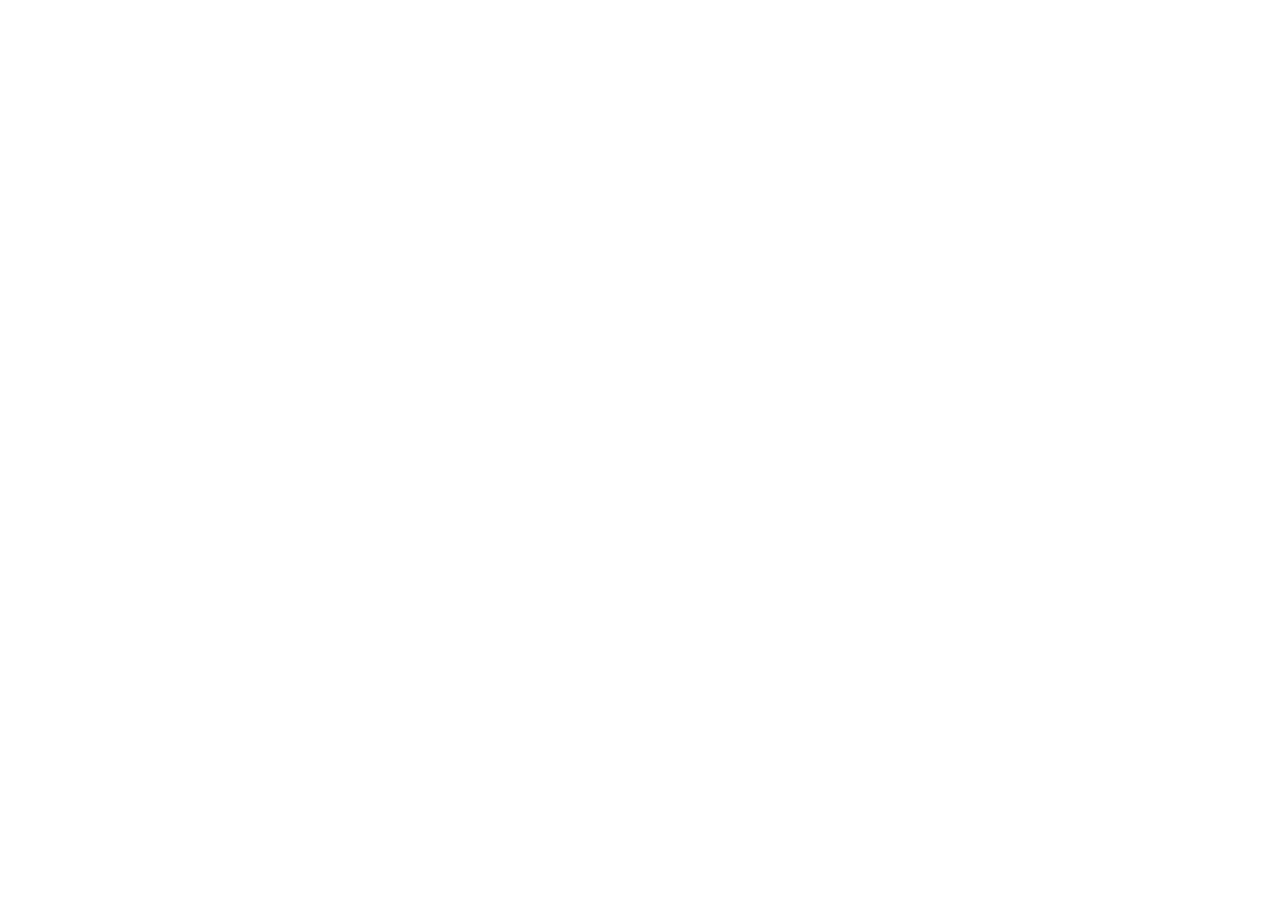
==== index.html @ 92519406 "Создал файл Index.html  и файл styles.css и подключил его." ====
<!DOCTYPE html>
<html lang="en">
<head>
    <meta charset="UTF-8">
    <meta name="viewport" content="width=device-width, initial-scale=1.0">
    <link rel="stylesheet" href="./styles/styles.css" />
    <title>Document</title>
</head>
<body>
    
</body>
</html>
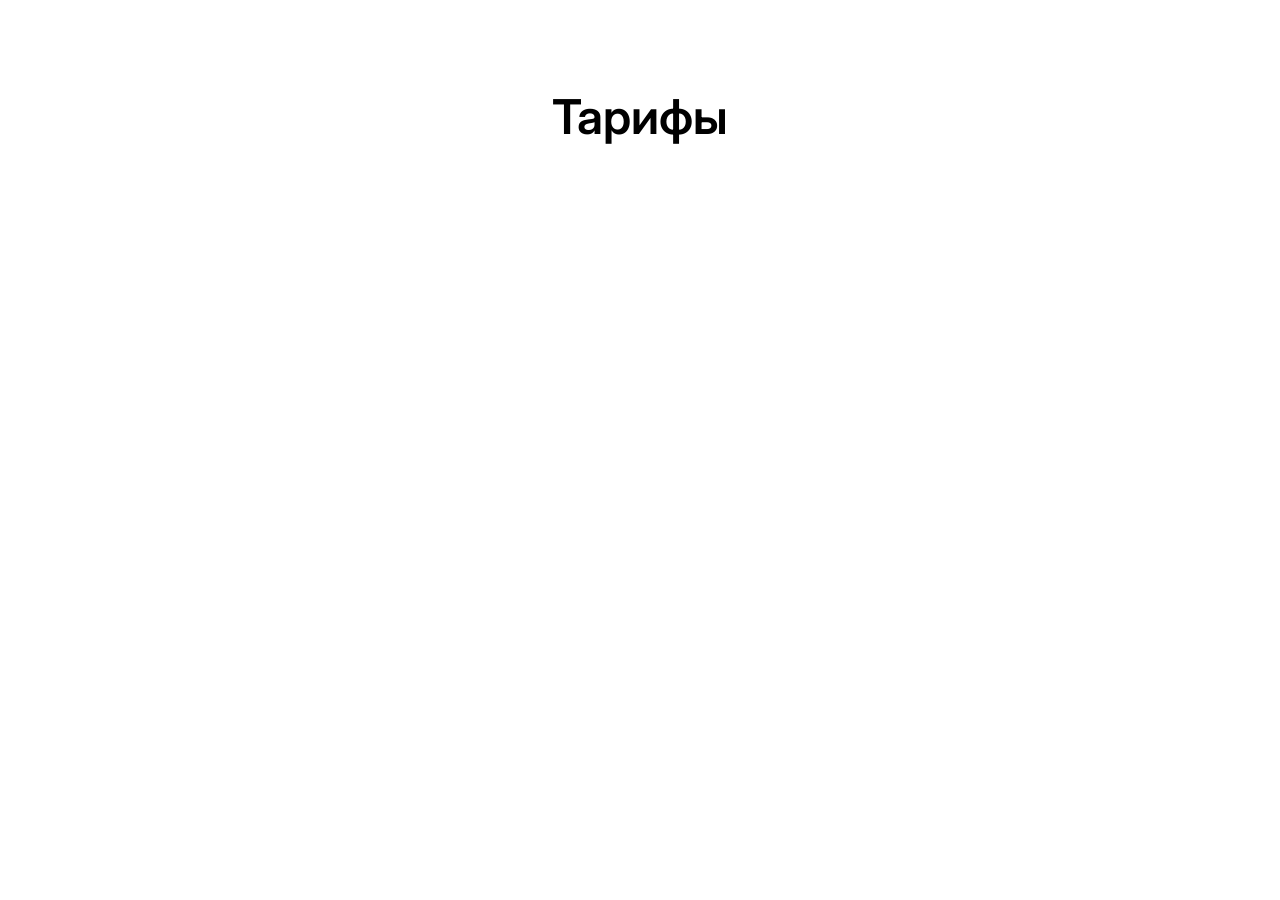
==== commit 5e9eaffe: "Создал файлы для начала работы" ====
--- a/index.html
+++ b/index.html
@@ -4,9 +4,14 @@
     <meta charset="UTF-8">
     <meta name="viewport" content="width=device-width, initial-scale=1.0">
     <link rel="stylesheet" href="./styles/styles.css" />
-    <title>Document</title>
+    <link rel="preconnect" href="https://fonts.googleapis.com">
+    <link rel="preconnect" href="https://fonts.gstatic.com" crossorigin>
+    <link href="https://fonts.googleapis.com/css2?family=Inter:wght@600&display=swap" rel="stylesheet">  
+    <title>Тарифы</title>
 </head>
 <body>
-    
+   <section class="tariffs-grid">
+     <h2 class="tariffs-title">Тарифы</h2>
+   </section> 
 </body>
 </html>
--- a/styles/styles.css
+++ b/styles/styles.css
@@ -0,0 +1,19 @@
+.tariffs-grid {
+    display: grid;
+    grid-template-rows: auto 1fr;
+    width: 100%;
+    max-width: 1200px;
+    margin: 0 auto;
+    padding: 40px 16px;
+}
+
+.tariffs-title {
+    grid-row: 1/2;
+    grid-column: 1/-1;
+    font-family: 'Inter', sans-serif;
+    font-size: 48px;
+    font-weight: 600;
+    line-height: 120%;
+    text-align: center;
+    margin-bottom: 40px;
+}
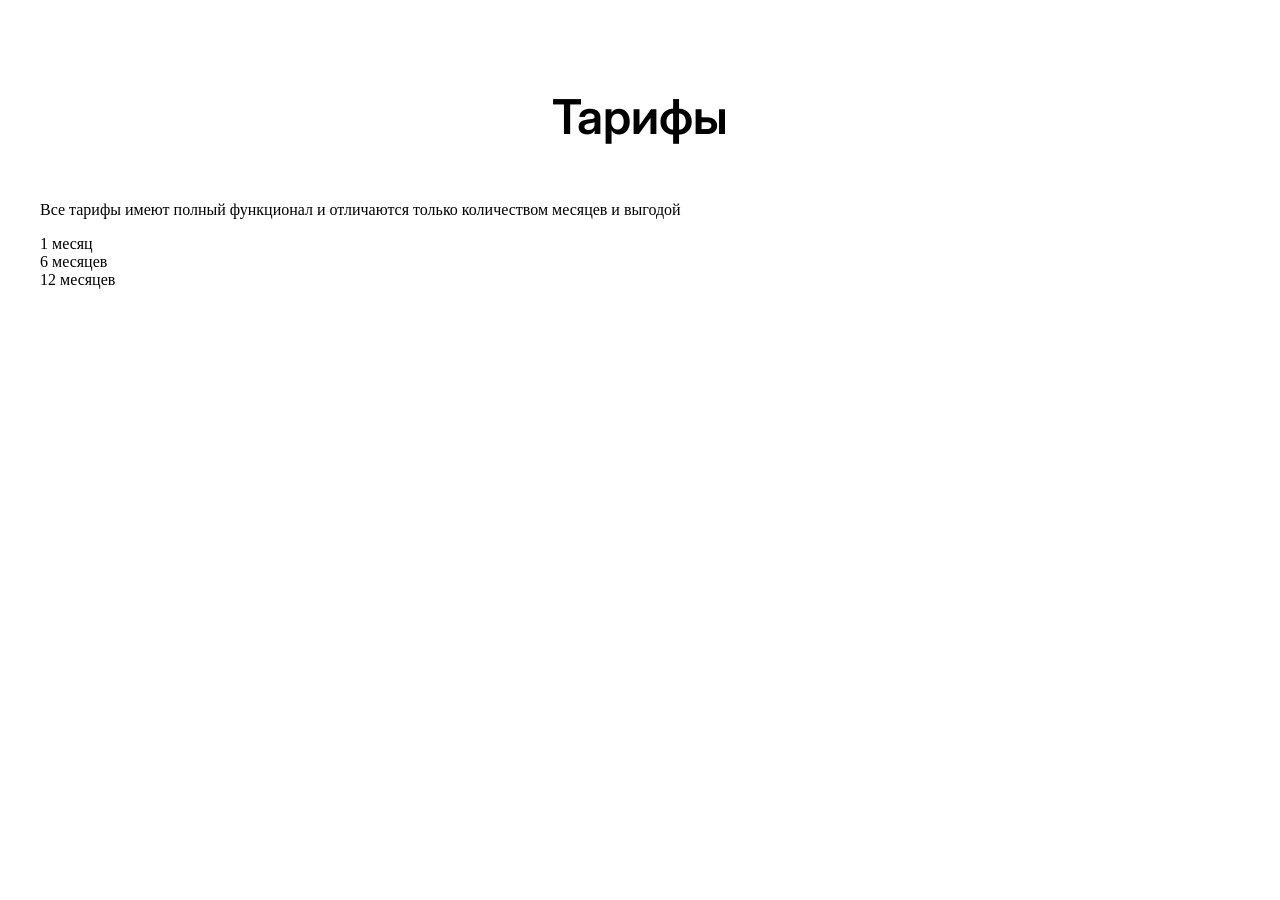
==== commit dfe7f862: "Прописал HTML код для карточек тарифов" ====
--- a/index.html
+++ b/index.html
@@ -12,6 +12,13 @@
 <body>
    <section class="tariffs-grid">
      <h2 class="tariffs-title">Тарифы</h2>
+     <p class="tariffs-desc">Все тарифы имеют полный функционал и отличаются 
+        только количеством месяцев и выгодой</p>   
+    <div class="tariffs-list">
+        <div class="tariff-card">1 месяц</div>
+        <div class="tariff-card">6 месяцев</div>
+        <div class="tariff-card">12 месяцев</div>
+    </div>
    </section> 
 </body>
 </html>
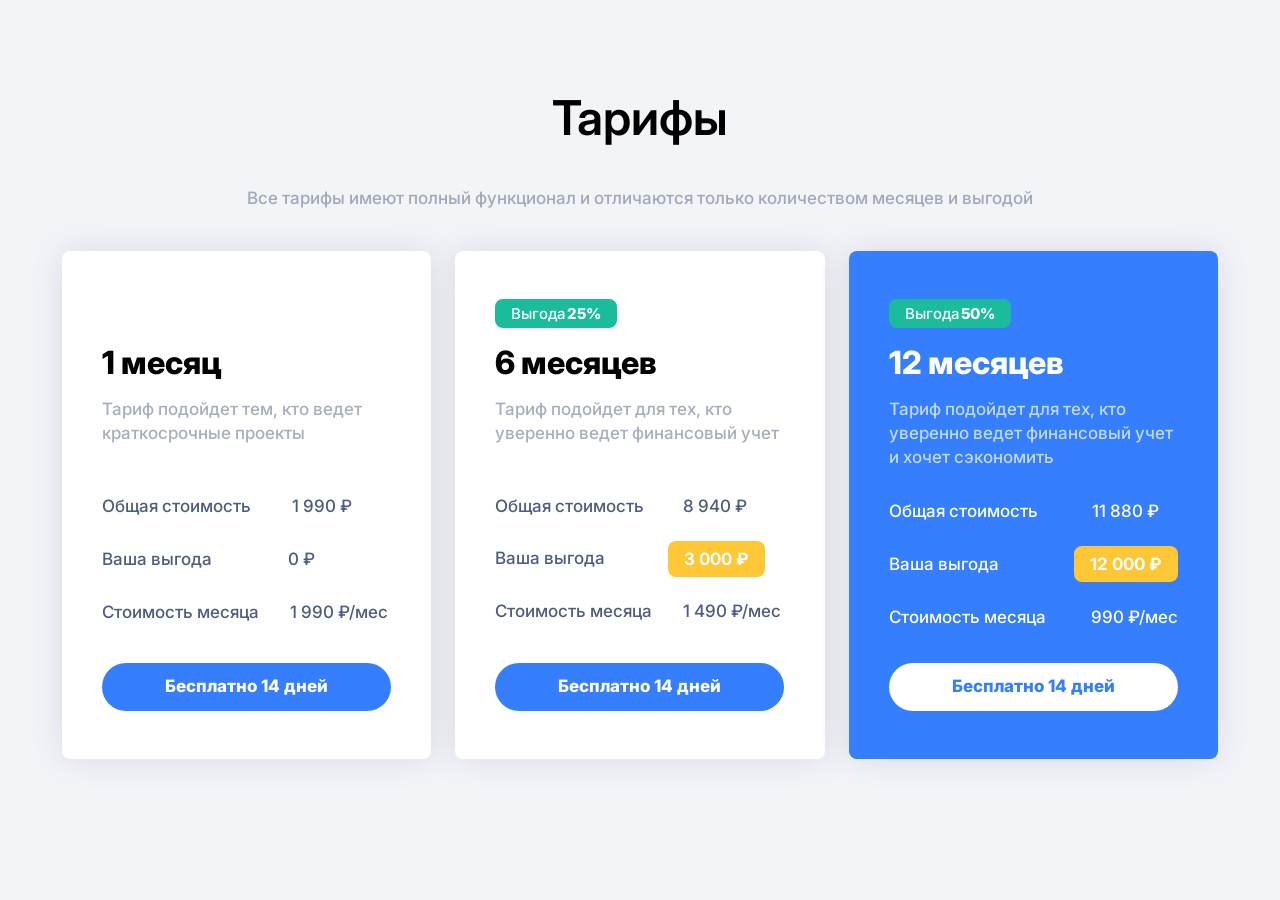
==== commit 52faa590: "Финально обновил index.html и styles.css, решение как у index-top.html и styles-top.css" ====
--- a/index.html
+++ b/index.html
@@ -3,22 +3,102 @@
 <head>
     <meta charset="UTF-8">
     <meta name="viewport" content="width=device-width, initial-scale=1.0">
-    <link rel="stylesheet" href="./styles/styles.css" />
+    <link rel="stylesheet" href="./styles/styles.css">
     <link rel="preconnect" href="https://fonts.googleapis.com">
     <link rel="preconnect" href="https://fonts.gstatic.com" crossorigin>
-    <link href="https://fonts.googleapis.com/css2?family=Inter:wght@600&display=swap" rel="stylesheet">  
-    <title>Тарифы</title>
+    <link href="https://fonts.googleapis.com/css2?family=Inter:wght@500;600;700;800&display=swap" rel="stylesheet">
+    <title>Тарифы 10</title>
 </head>
 <body>
-   <section class="tariffs-grid">
-     <h2 class="tariffs-title">Тарифы</h2>
-     <p class="tariffs-desc">Все тарифы имеют полный функционал и отличаются 
-        только количеством месяцев и выгодой</p>   
-    <div class="tariffs-list">
-        <div class="tariff-card">1 месяц</div>
-        <div class="tariff-card">6 месяцев</div>
-        <div class="tariff-card">12 месяцев</div>
-    </div>
-   </section> 
+    <section class="tariffs">
+        <h2 class="tariffs__title">Тарифы</h2>
+        <p class="tariffs__desc">
+            Все тарифы имеют полный функционал и отличаются только количеством месяцев и выгодой
+        </p>
+        <div class="tariffs__list">
+            <!-- 1 карточка -->
+            <div class="tariff-card tariff-card--first">
+                <div class="tariff-card__inner">
+                    <div class="tariff-card__top">
+                        <div class="tariff-card__title">1 месяц</div>
+                        <div class="tariff-card__text">Тариф подойдет тем, кто ведет краткосрочные проекты</div>
+                    </div>
+                    <div class="tariff-card__middle">
+                        <div class="tariff-card__cost">
+                            <span class="tariff-card__cost-label">Общая стоимость</span>
+                            <span class="tariff-card__cost-value">1&nbsp;990&nbsp;₽</span>
+                        </div>
+                        <div class="tariff-card__profit">
+                            <span class="tariff-card__profit-label">Ваша выгода</span>
+                            <span class="tariff-card__profit-value">0&nbsp;₽</span>
+                        </div>
+                        <div class="tariff-card__per-month">
+                            <span class="tariff-card__per-month-label">Стоимость месяца</span>
+                            <span class="tariff-card__per-month-value">1&nbsp;990&nbsp;₽/мес</span>
+                        </div>
+                    </div>
+                    <div class="tariff-card__bottom">
+                        <button class="tariff-card__btn">Бесплатно 14 дней</button>
+                    </div>
+                </div>
+            </div>
+            <!-- 2 карточка -->
+            <div class="tariff-card tariff-card--second">
+                <div class="tariff-card__inner">
+                    <div class="tariff-card__top">
+                        <span class="tariff-card__badge">Выгода <span>25%</span></span>
+                        <div class="tariff-card__title">6 месяцев</div>
+                        <div class="tariff-card__text">Тариф подойдет для тех, кто уверенно ведет финансовый учет</div>
+                    </div>
+                    <div class="tariff-card__middle">
+                        <div class="tariff-card__cost">
+                            <span class="tariff-card__cost-label">Общая стоимость</span>
+                            <span class="tariff-card__cost-value">8&nbsp;940&nbsp;₽</span>
+                        </div>
+                        <div class="tariff-card__profit">
+                            <span class="tariff-card__profit-label">Ваша выгода</span>
+                            <span class="tariff-card__badge-profit">3&nbsp;000&nbsp;₽</span>
+                        </div>
+                        <div class="tariff-card__per-month">
+                            <span class="tariff-card__per-month-label">Стоимость месяца</span>
+                            <span class="tariff-card__per-month-value">1&nbsp;490&nbsp;₽/мес</span>
+                        </div>
+                    </div>
+                    <div class="tariff-card__bottom">
+                        <button class="tariff-card__btn">Бесплатно 14 дней</button>
+                    </div>
+                </div>
+            </div>
+            <!-- 3 карточка -->
+            <div class="tariff-card tariff-card--third">
+                <div class="tariff-card__inner">
+                    <div class="tariff-card__top">
+                        <span class="tariff-card__badge">Выгода <span>50%</span></span>
+                        <div class="tariff-card__title">12 месяцев</div>
+                        <div class="tariff-card__text">Тариф подойдет для тех, кто уверенно ведет финансовый учет и
+                            хочет
+                            сэкономить</div>
+                    </div>
+                    <div class="tariff-card__middle">
+                        <div class="tariff-card__cost">
+                            <span class="tariff-card__cost-label">Общая стоимость</span>
+                            <span class="tariff-card__cost-value">11&nbsp;880&nbsp;₽</span>
+                        </div>
+                        <div class="tariff-card__profit">
+                            <span class="tariff-card__profit-label">Ваша выгода</span>
+                            <span class="tariff-card__badge-profit">12&nbsp;000&nbsp;₽</span>
+                        </div>
+                        <div class="tariff-card__per-month">
+                            <span class="tariff-card__per-month-label">Стоимость месяца</span>
+                            <span class="tariff-card__per-month-value">990&nbsp;₽/мес</span>
+                        </div>
+                    </div>
+                    <div class="tariff-card__bottom">
+                        <button class="tariff-card__btn">Бесплатно 14 дней</button>
+                    </div>
+                </div>
+            </div>
+        </div>
+    </section>
 </body>
 </html>
--- a/styles/styles.css
+++ b/styles/styles.css
@@ -1,19 +1,410 @@
-.tariffs-grid {
-    display: grid;
-    grid-template-rows: auto 1fr;
-    width: 100%;
-    max-width: 1200px;
+/* `===``===``===` DESKTOP, по умолчанию (без медиазапроса) `===``===``===` */
+*,
+*::before,
+*::after {
+    box-sizing: border-box;
+}
+
+:root {
+    --card-width-desk: 369px;
+    --card-width-mob: 328px;
+    --card-inner-desk: 289px;
+    --card-inner-mob: 280px;
+}
+
+
+body {
+    background: #f3f4f8;
+
+}
+
+.tariffs {
+    max-width: 1156px;
     margin: 0 auto;
-    padding: 40px 16px;
-}
-
-.tariffs-title {
-    grid-row: 1/2;
-    grid-column: 1/-1;
+    padding: 40px 0;
+}
+
+.tariffs__title {
     font-family: 'Inter', sans-serif;
     font-size: 48px;
     font-weight: 600;
-    line-height: 120%;
     text-align: center;
     margin-bottom: 40px;
+}
+
+.tariffs__desc {
+    font-family: 'Inter', sans-serif;
+    font-weight: 500;
+    font-size: 17px;
+    line-height: 140%;
+    color: rgba(78, 93, 124, 0.5);
+    text-align: center;
+    width: 920px;
+    max-width: 100%;
+    margin: 0 auto 40px;
+}
+
+.tariffs__list {
+    display: grid;
+    grid-template-columns: repeat(3, 1fr);
+    gap: 24px;
+}
+
+.tariff-card {
+    min-width: 0;
+    box-sizing: border-box;
+    background: #fff;
+    display: grid;
+    grid-template-rows: 1fr;
+    align-items: stretch;
+    border-radius: 8px;
+    min-height: 507px;
+    transition: background 0.2s, box-shadow 0.2s;
+    box-shadow: 0 0 32px 0 #4E5D7C29;
+}
+
+
+
+.tariff-card:hover {
+    box-shadow: 0 4px 24px #8d97bf22;
+    background: #f1f0ff;
+    cursor: pointer;
+}
+
+.tariff-card--third {
+    background: #357efe;
+}
+
+.tariff-card__inner {
+    width: var(--card-inner-desk);
+    margin: 48px auto;
+    border-radius: 16px;
+    background: transparent;
+    display: grid;
+    grid-template-rows: auto auto 1fr auto;
+    box-sizing: border-box;
+}
+
+.tariff-card__top {
+    display: grid;
+    gap: 16px;
+    margin-bottom: 50px;
+    position: relative;
+}
+
+.tariff-card__top,
+.tariff-card__middle,
+.tariff-card__bottom {
+    width: 100%;
+    box-sizing: border-box;
+}
+
+.tariff-card--first .tariff-card__inner {
+    margin-top: 93px;
+    /* Высота бейджа 45px+ отступ 48px */
+}
+
+
+.tariff-card--third .tariff-card__inner {
+    background: #357efe;
+}
+
+.tariff-card--second .tariff-card__top,
+.tariff-card--third .tariff-card__top {
+    padding-top: 45px;
+}
+
+.tariff-card--third .tariff-card__top {
+    margin-bottom: 32px;
+}
+
+.tariff-card__title {
+    font-family: 'Inter', sans-serif;
+    font-size: 32px;
+    font-weight: 800;
+    line-height: 120%;
+    margin: 0;
+    white-space: nowrap;
+    color: #000;
+}
+
+.tariff-card--third .tariff-card__title {
+    color: #fff;
+}
+
+.tariff-card__text {
+    font-family: 'Inter', sans-serif;
+    font-weight: 500;
+    font-size: 17px;
+    line-height: 140%;
+    color: rgba(78, 93, 124, 0.5);
+    margin: 0;
+}
+
+.tariff-card--third .tariff-card__text {
+    color: rgba(255, 255, 255, 0.7);
+}
+
+.tariff-card__middle {
+    display: grid;
+    gap: 24.6px;
+    margin-bottom: 34px;
+}
+
+.tariff-card--first .tariff-card__middle {
+    gap: 33px;
+    margin-bottom: 40px;
+}
+
+.tariff-card__cost-label,
+.tariff-card__profit-label,
+.tariff-card__per-month-label,
+.tariff-card__cost-value,
+.tariff-card__per-month-value,
+.tariff-card__profit-value {
+    font-family: 'Inter', sans-serif;
+    font-size: 17px;
+    font-weight: 500;
+    line-height: 120%;
+    color: #4E5D7C;
+}
+
+.tariff-card__cost,
+.tariff-card__profit,
+.tariff-card__per-month {
+    display: grid;
+    grid-auto-flow: column;
+    align-items: center;
+}
+
+.tariff-card__cost,
+.tariff-card__per-month {
+    grid-template-columns: 160px 62px;
+    column-gap: 28px;
+}
+
+.tariff-card__cost-value,
+.tariff-card__per-month-value {
+    white-space: nowrap;
+    text-align: right;
+}
+
+.tariff-card--third .tariff-card__cost {
+    grid-template-columns: 160px 70px;
+    column-gap: 40px;
+}
+
+.tariff-card--third .tariff-card__per-month {
+    grid-template-columns: 169px 88px;
+    column-gap: 32px;
+}
+
+.tariff-card--second .tariff-card__profit,
+.tariff-card--third .tariff-card__profit {
+    display: grid;
+    grid-template-columns: 116px 1fr;
+    align-items: center;
+}
+
+.tariff-card--third .tariff-card__cost-label,
+.tariff-card--third .tariff-card__cost-value,
+.tariff-card--third .tariff-card__profit-label,
+.tariff-card--third .tariff-card__per-month-label,
+.tariff-card--third .tariff-card__per-month-value {
+    color: #fff;
+}
+
+.tariff-card__badge {
+    position: absolute;
+    top: 0;
+    left: 0;
+    font-family: 'Inter', sans-serif;
+    font-size: 15px;
+    line-height: 140%;
+    font-weight: 500;
+    color: #fff;
+    background: #1ABC9C;
+    border-radius: 8px;
+    padding: 4px 16px;
+    display: grid;
+    align-items: center;
+    grid-auto-flow: column;
+    column-gap: 2px;
+    height: 29px;
+    letter-spacing: 0;
+}
+
+.tariff-card__badge span {
+    font-weight: 800;
+    font-size: 15px;
+}
+
+.tariff-card__badge-profit {
+    display: grid;
+    align-items: center;
+    justify-content: center;
+    height: 36px;
+    padding: 8px 16px;
+    background: #FFC736;
+    border-radius: 8px;
+    font-family: 'Inter', sans-serif;
+    font-size: 17px;
+    font-weight: 700;
+    line-height: 120%;
+    color: #fff;
+    white-space: nowrap;
+    justify-self: end;
+    box-sizing: border-box;
+}
+
+
+.tariff-card--second .tariff-card__badge-profit {
+    min-width: 67px;
+    margin-right: 19px;
+}
+
+.tariff-card--third .tariff-card__badge-profit {
+    min-width: 75px;
+}
+
+.tariff-card__bottom {
+    margin-top: auto;
+}
+
+.tariff-card__btn {
+    width: 100%;
+    height: 48px;
+    display: grid;
+    place-items: center;
+    font-family: 'Inter', sans-serif;
+    font-weight: 800;
+    font-size: 17px;
+    line-height: 140%;
+    letter-spacing: 0;
+
+    background: #357EFE;
+    color: #fff;
+    border-radius: 47px;
+    border: none;
+    cursor: pointer;
+    margin: 0;
+    padding: 0;
+    box-sizing: border-box;
+
+    -webkit-font-smoothing: antialiased;
+    -moz-osx-font-smoothing: grayscale;
+}
+
+.tariff-card--third .tariff-card__btn {
+    background: #fff;
+    color: #357EFE;
+}
+
+@media (max-width: 1024px) {
+    .tariffs__list {
+        grid-template-columns: repeat(2, 1fr);
+        justify-items: center;
+    }
+
+    .tariff-card {
+        display: grid;
+        width: var(--card-width-mob);
+        max-width: 100%;
+        height: 507px;
+
+    }
+
+    .tariff-card__inner {
+        width: var(--card-inner-mob);
+        margin: 0 auto;
+        padding: 24px 12px;
+        height: 100%;
+        display: grid;
+        grid-template-rows: auto auto 1fr auto;
+    }
+
+    .tariff-card--first .tariff-card__inner {
+        margin-top: 0;
+    }
+
+    .tariff-card--first .tariff-card__top {
+        padding: 45px 0 0 0;
+    }
+
+    .tariff-card__cost,
+    .tariff-card__per-month {
+        grid-template-columns: 160px 62px;
+        column-gap: 0;
+    }
+
+    .tariff-card--third .tariff-card__cost,
+    .tariff-card--third .tariff-card__per-month {
+        grid-template-columns: 160px 62px;
+        column-gap: 0;
+    }
+
+    .tariff-card__bottom {
+        margin-top: auto;
+    }
+}
+
+/* `===``===``===` 768px breakpoint `===``===``===` */
+@media (max-width: 768px) {
+    .tariffs {
+        width: 100vw;
+        padding: 16px 0;
+        margin: 0 auto;
+    }
+
+    .tariffs__title {
+        font-size: 36px;
+        margin-bottom: 24px;
+        text-align: left;
+        max-width: 328px;
+        margin-left: auto;
+        margin-right: auto;
+        padding-left: 0;
+    }
+
+    .tariffs__desc {
+        font-size: 17px;
+        max-width: 328px;
+        margin-left: auto;
+        margin-right: auto;
+        text-align: left;
+        margin-bottom: 32px;
+    }
+
+    .tariffs__list {
+        grid-template-columns: 1fr;
+    }
+
+    .tariff-card {
+        width: var(--card-width-mob);
+        min-width: 0;
+        max-width: 328px;
+        height: auto;
+        margin-left: auto;
+        margin-right: auto;
+        border-radius: 12px;
+        margin: 0;
+        box-shadow: none;
+    }
+
+    .tariff-card__inner {
+        width: var(--card-inner-mob);
+        border-radius: 12px;
+        box-shadow: none;
+        padding: 0;
+    }
+
+    .tariff-card--first .tariff-card__inner {
+        padding: 69px 0 24px 0;
+    }
+
+    .tariff-card--second .tariff-card__inner,
+    .tariff-card--third .tariff-card__inner {
+        padding: 48px 0 24px 0;
+    }
+
 }
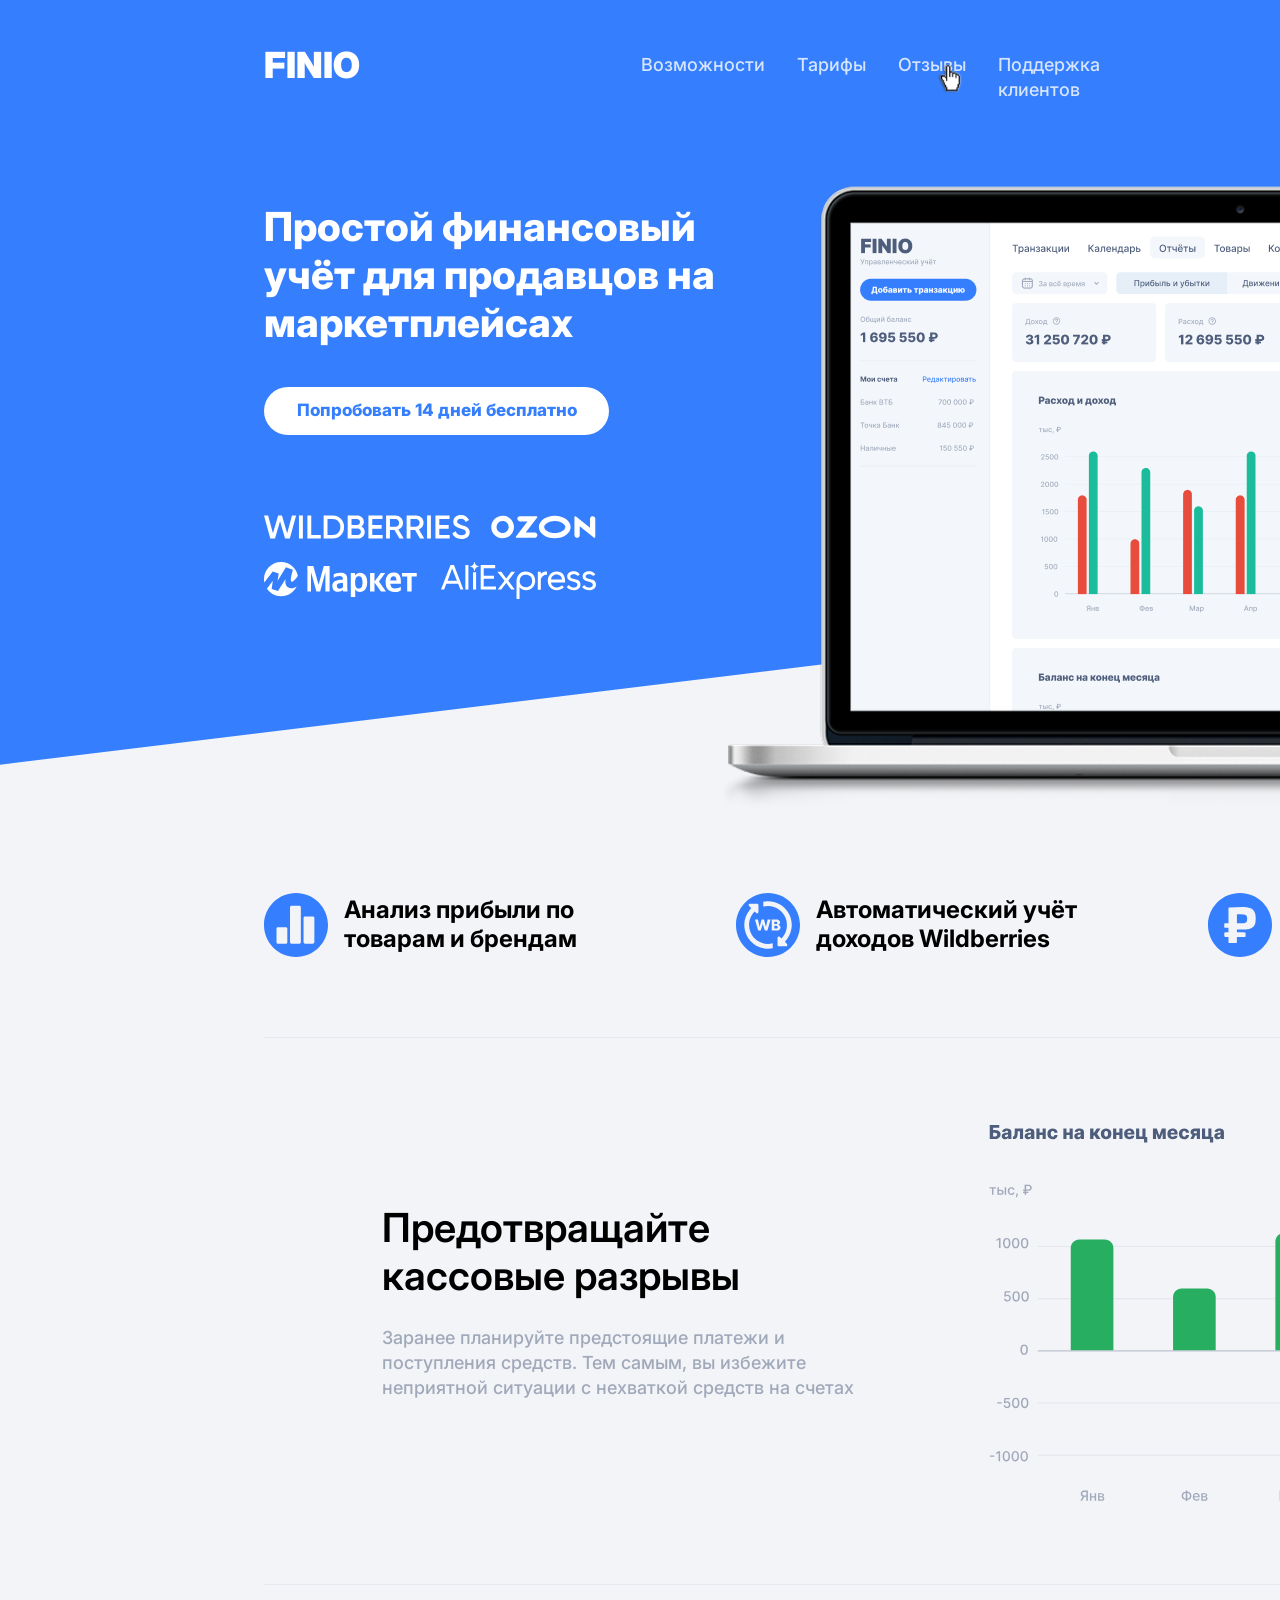
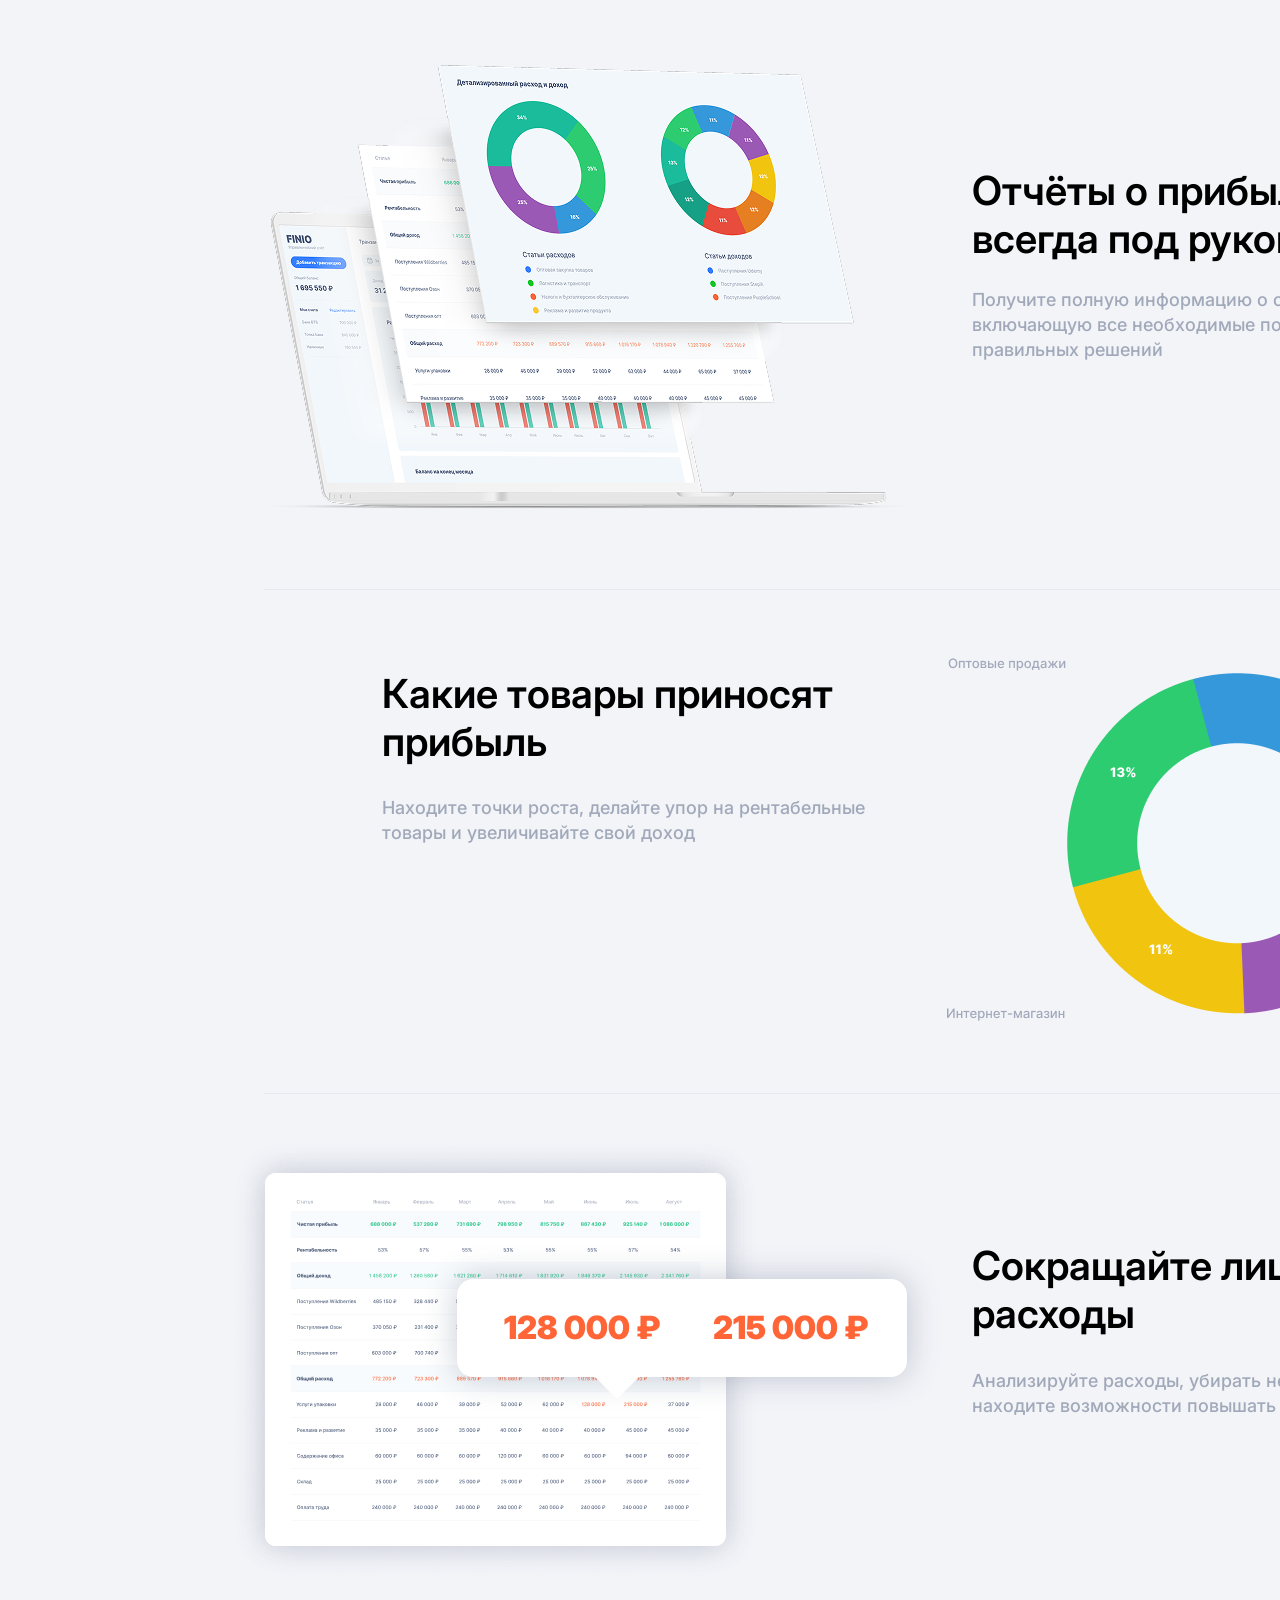
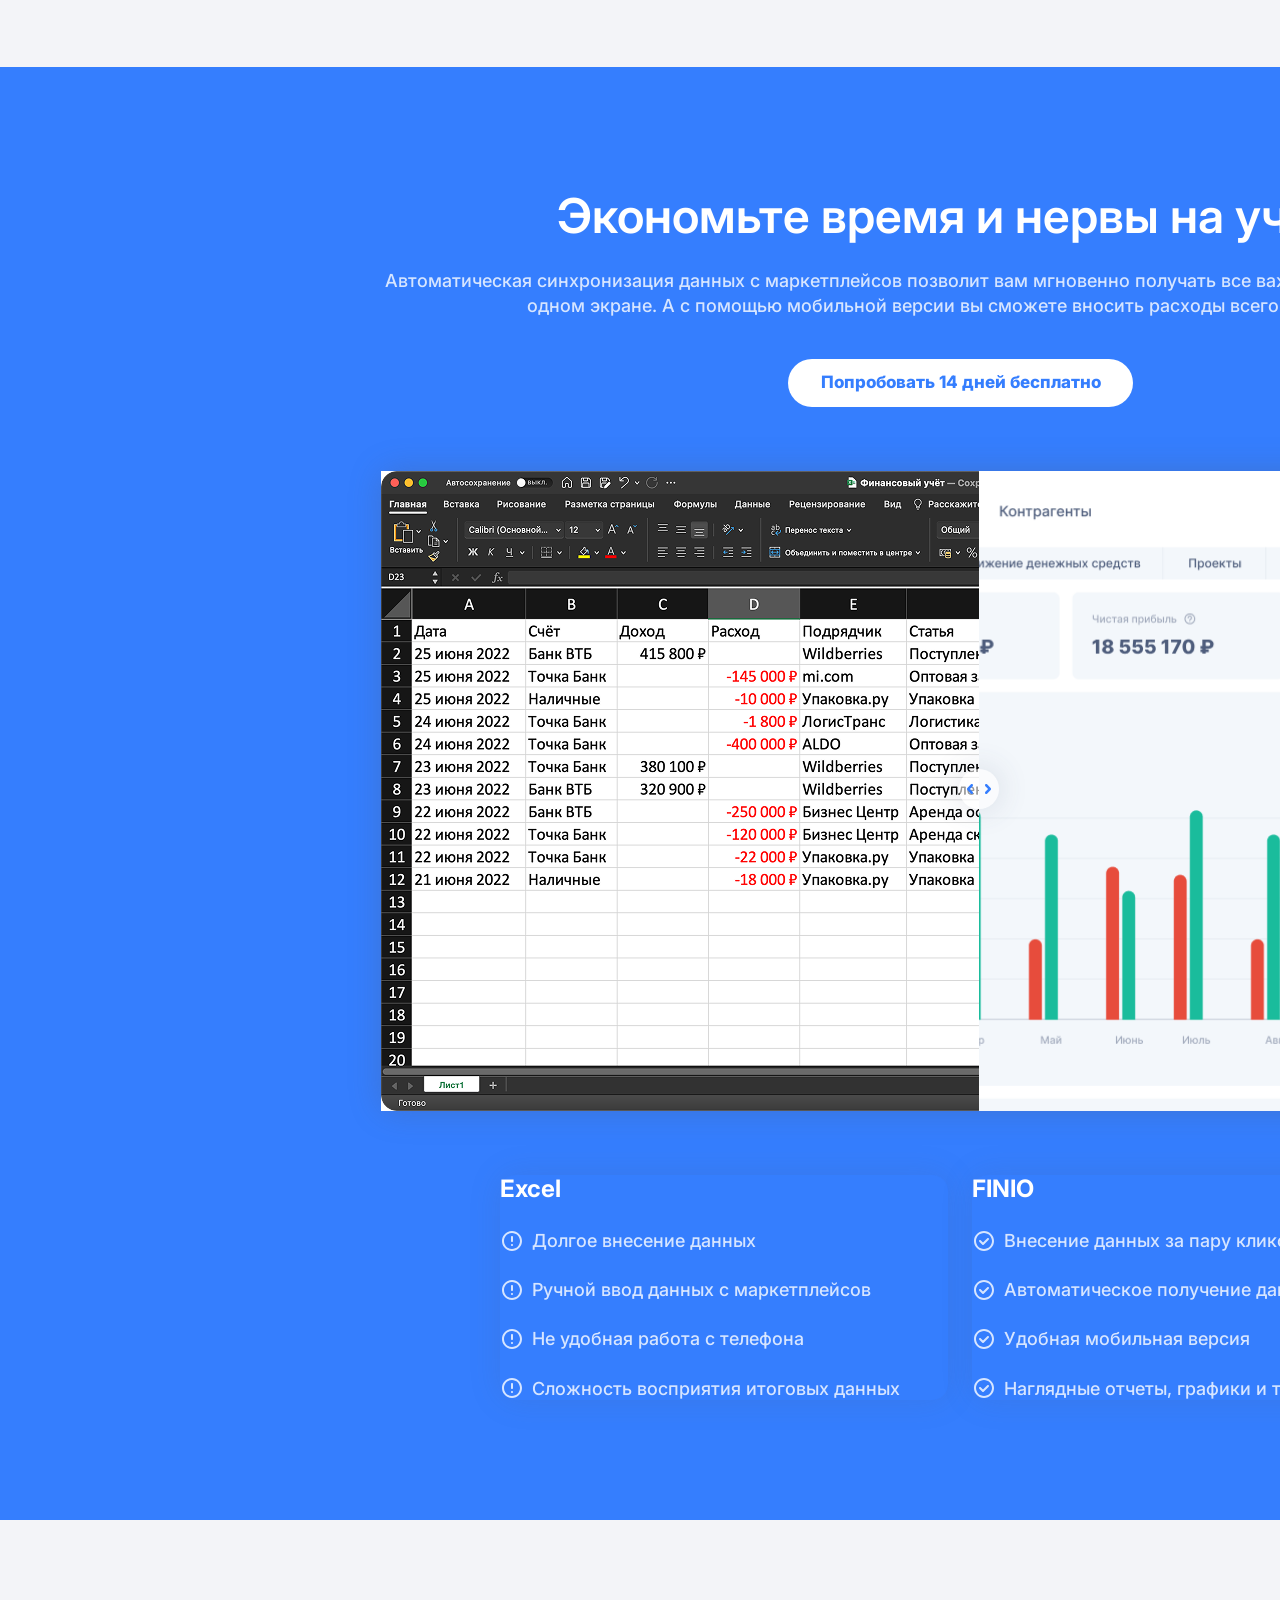
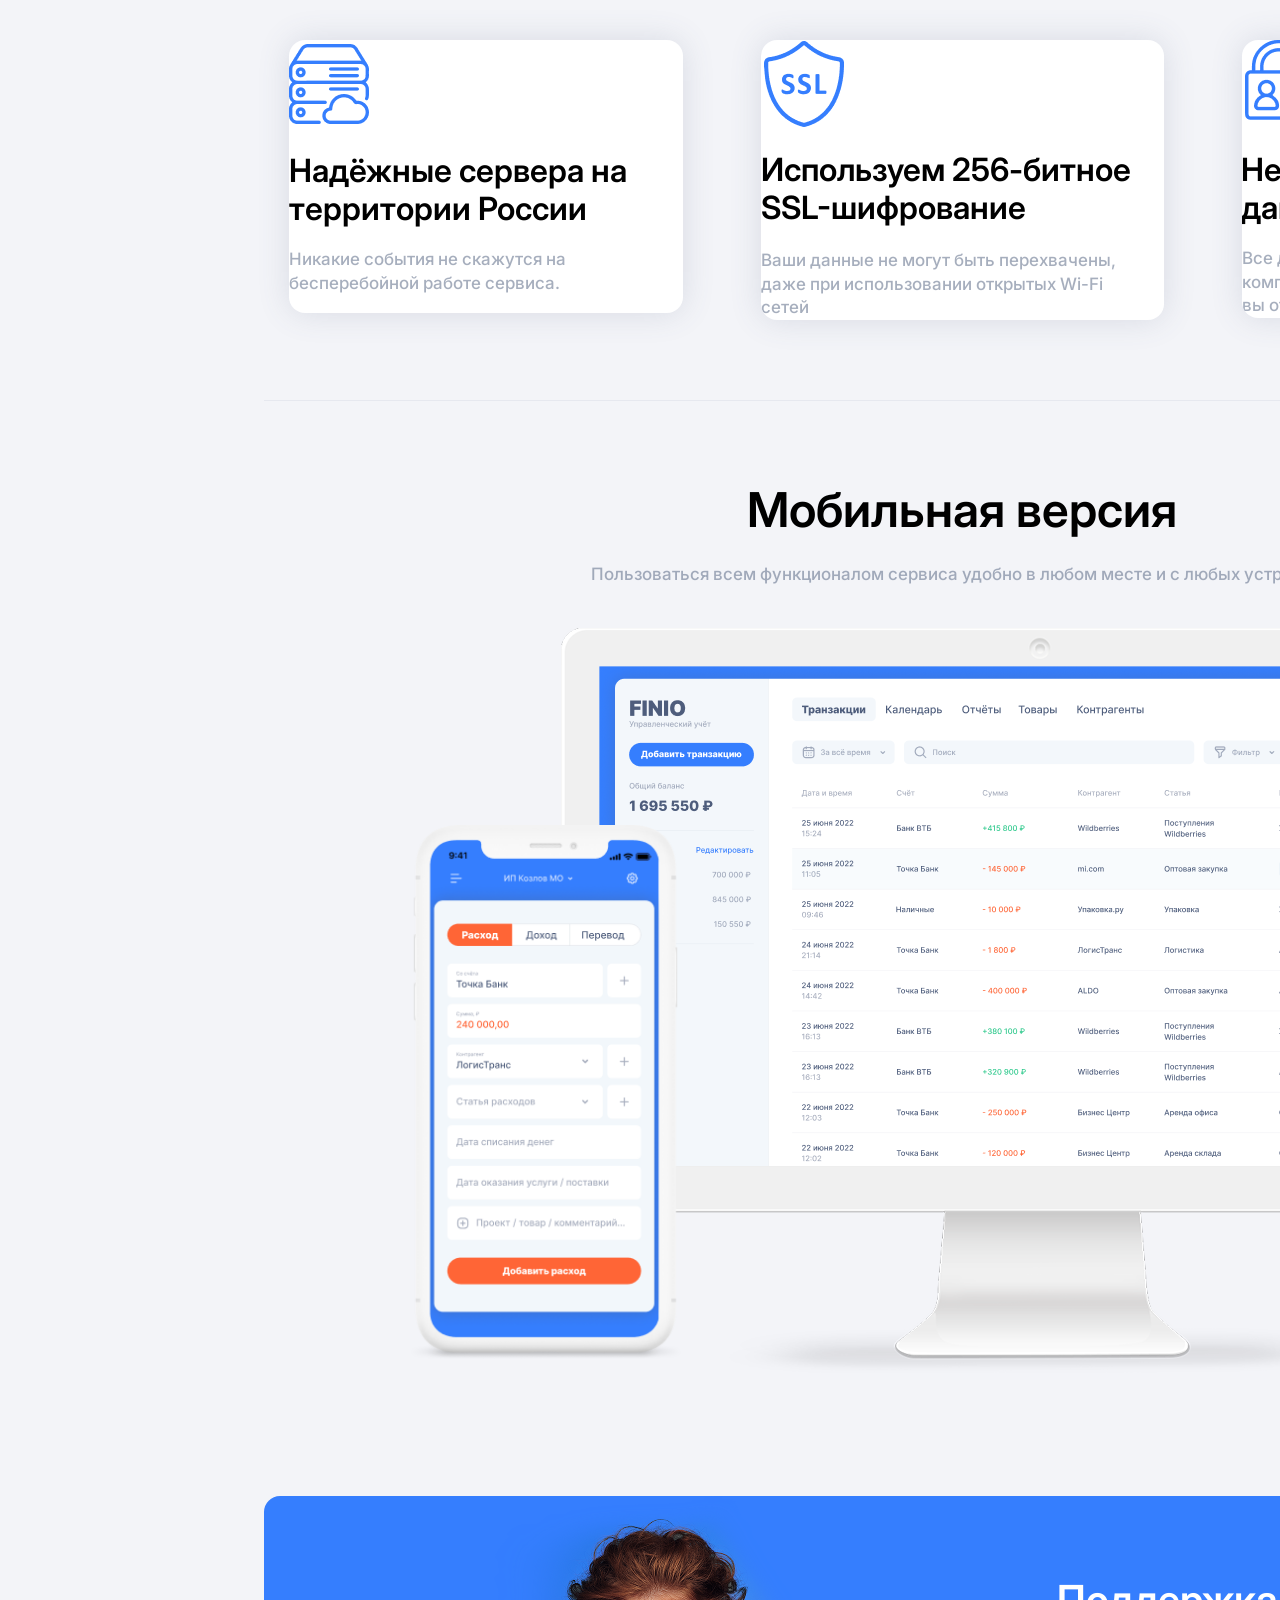
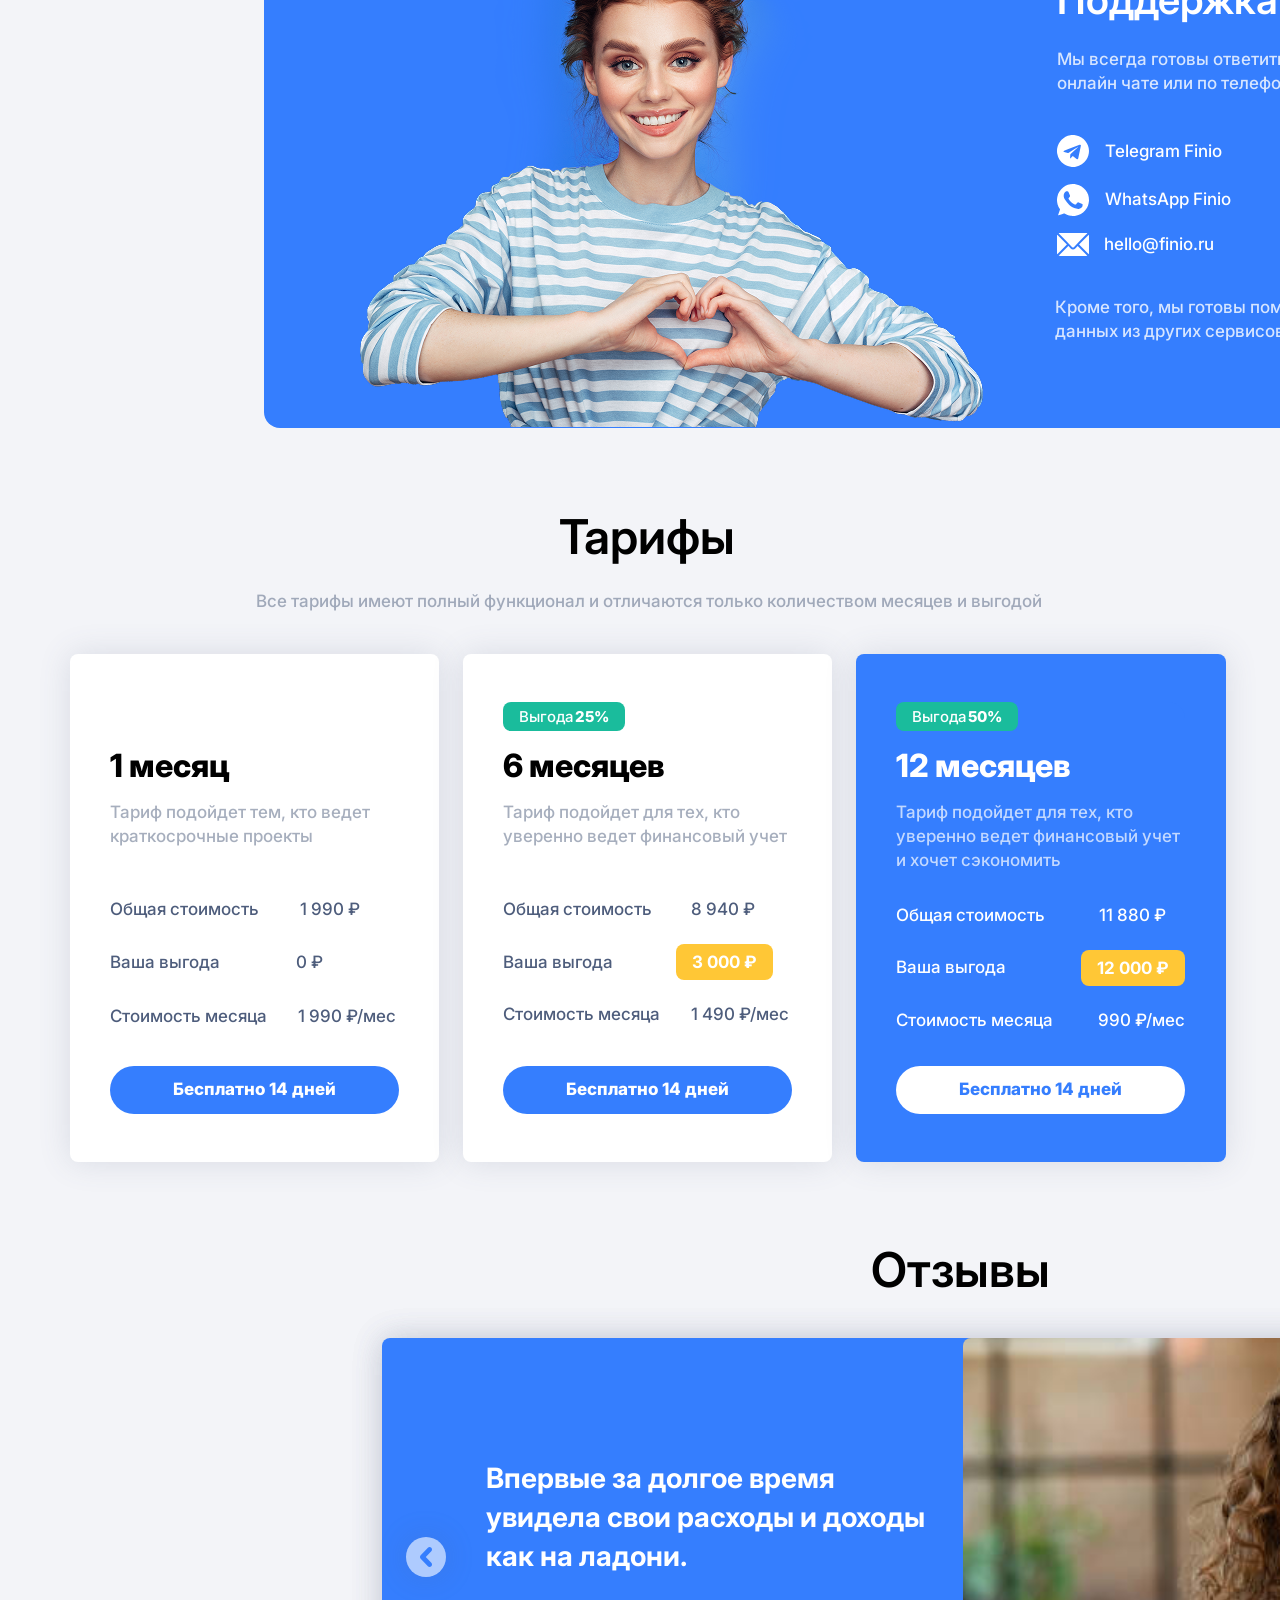
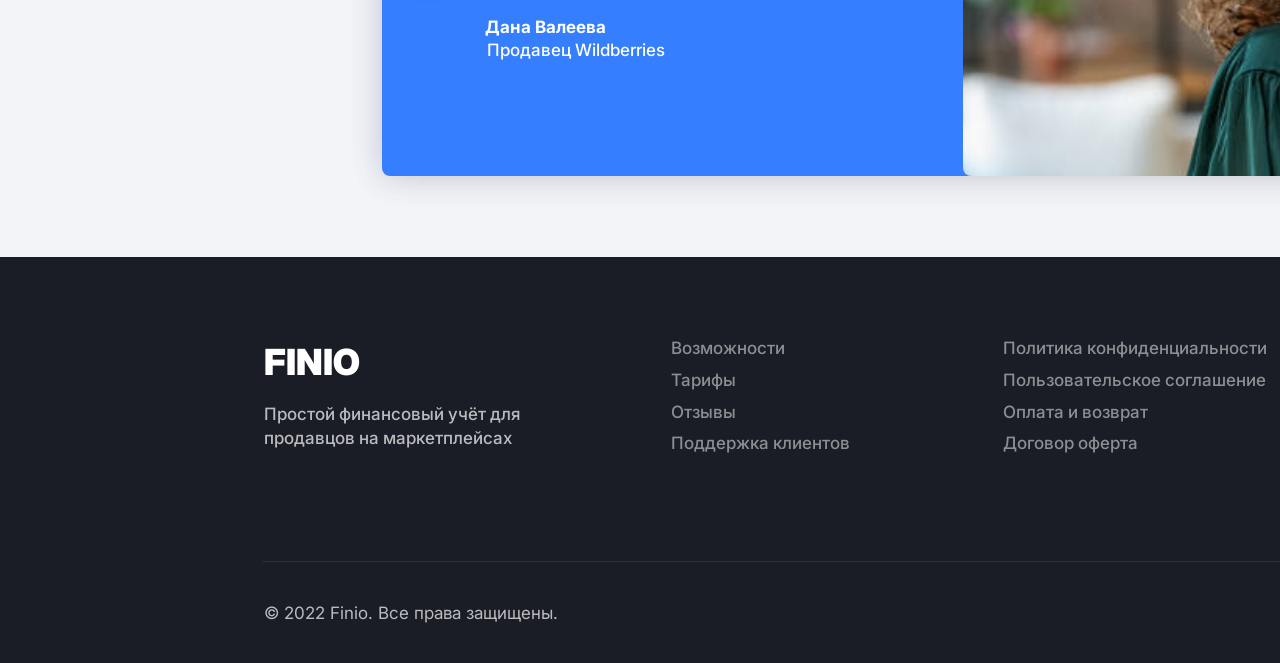
==== commit 7593dff2: "Добавил и обновил файлы для лендинга Finio" ====
--- a/index.html
+++ b/index.html
@@ -1,104 +1,544 @@
 <!DOCTYPE html>
-<html lang="en">
+<html lang="ru">
+
 <head>
     <meta charset="UTF-8">
     <meta name="viewport" content="width=device-width, initial-scale=1.0">
+    <link rel="stylesheet" href="./styles/global.css">
+    <link rel="stylesheet" href="./styles/hero.css">
+    <link rel="stylesheet" href="./styles/features-bar.css">
+    <link rel="stylesheet" href="./styles/blue-section.css">
+    <link rel="stylesheet" href="./styles/team-block.css">
+    <link rel="stylesheet" href="./styles/mobile-section.css">
+    <link rel="stylesheet" href="./styles/hotline-section.css">
     <link rel="stylesheet" href="./styles/styles.css">
+    <link rel="stylesheet" href="./styles/reviews.css">
+    <link rel="stylesheet" href="./styles/footer.css">
     <link rel="preconnect" href="https://fonts.googleapis.com">
     <link rel="preconnect" href="https://fonts.gstatic.com" crossorigin>
     <link href="https://fonts.googleapis.com/css2?family=Inter:wght@500;600;700;800&display=swap" rel="stylesheet">
-    <title>Тарифы 10</title>
+    <title>Finio</title>
 </head>
+
 <body>
-    <section class="tariffs">
-        <h2 class="tariffs__title">Тарифы</h2>
-        <p class="tariffs__desc">
-            Все тарифы имеют полный функционал и отличаются только количеством месяцев и выгодой
+    <section class="hero">
+        <div class="hero__deco"></div>
+        <!-- <img src="img/hero-diagonal.png" alt="" class="hero__deco"> -->
+        <div class="hero__footer-bg"></div>
+        <header class="header">
+            <!-- Логотип, меню, кнопка -->
+            <div class="header-inner">
+                <div class="header__logo">FINIO</div>
+                <button class="header__menu-trigger" aria-label="Меню">
+                    <img src="img/menu.svg" alt="Меню">
+                </button>
+                <nav class="header__nav">
+                    <ul class="header__menu">
+                        <li class="header__item">
+                            <a href="#features" class="header__link">Возможности</a>
+                        </li>
+                        <li class="header__item">
+                            <a href="#tariffs" class="header__link">Тарифы</a>
+                        </li>
+                        <li class="header__item">
+                            <a href="#reviews" class="header__link">Отзывы</a>
+                        </li>
+                        <li class="header__item">
+                            <a href="#support" class="header__link">Поддержка клиентов</a>
+                        </li>
+                    </ul>
+                    <img src="img/cursor.svg" alt="Курсор" class="hero__cursor">
+                </nav>
+                <a href="#login" class="header__cabinet-btn">Личный кабинет</a>
+            </div>
+        </header>
+        <hr class="hero__divider">
+        <div class="hero__container">
+            <div class="hero__content">
+                <!-- Заголовок, кнопка, маркетплейсы -->
+                <h1 class="hero__title">
+                    Простой финансовый учёт для продавцов на маркетплейсах
+                </h1>
+                <a href="#" class="hero__trial-btn">Попробовать 14 дней бесплатно</a>
+                <div class="marketplaces">
+                    <div class="marketplaces__row marketplaces__row--top">
+                        <img src="img/wb.svg" alt="Wildberries" class="marketplaces__logo marketplaces__logo--wb">
+                        <img src="img/ozon.svg" alt="Ozon" class="marketplaces__logo marketplaces__logo--ozon">
+                    </div>
+                    <div class="marketplaces__row marketplaces__row--bottom">
+                        <img src="img/yandex.svg" alt="М Маркет" class="marketplaces__logo marketplaces__logo--yandex">
+                        <img src="img/aliexpress.svg" alt="AliExpress"
+                            class="marketplaces__logo marketplaces__logo--aliexpress">
+                    </div>
+                </div>
+                <div class="hero__image">
+                    <!-- макбук -->
+                    <img src="img/macbook-preview.png" alt="Превью Finio на MacBook" width="1039" height="627">
+                </div>
+            </div>
+        </div>
+    </section>
+    <div class="features-bar">
+        <div class="features-bar__item">
+            <div class="features-bar__icon">
+                <!-- сюда вставь SVG или <img src=""> иконки -->
+                <img src="img/icon-profit.svg" alt="">
+            </div>
+            <div class="features-bar__text">
+                Анализ прибыли по товарам и брендам
+            </div>
+        </div>
+        <div class="features-bar__item">
+            <div class="features-bar__icon">
+                <img src="img/icon-wb.svg" alt="">
+            </div>
+            <div class="features-bar__text">
+                Автоматический учёт доходов Wildberries
+            </div>
+        </div>
+        <div class="features-bar__item">
+            <div class="features-bar__icon">
+                <img src="img/icon-functional.svg" alt="">
+            </div>
+            <div class="features-bar__text">
+                От 990 рублей в месяц<br class="desktop-br">
+                с полным функционалом
+            </div>
+        </div>
+    </div>
+    <div class="section-divider divider--1"></div>
+    <div class="mask-group-wrapper">
+        <img src="img/mask-group.svg" alt="Графика отчёта" class="mask-group">
+    </div>
+    <section class="cashflow-block">
+        <div class="cashflow-block__text">
+            <h2 class="cashflow-block__title">Предотвращайте кассовые разрывы</h2>
+            <p class="cashflow-block__desc">Заранее планируйте предстоящие платежи и поступления средств.
+                Тем самым, вы избежите неприятной ситуации с нехваткой средств на счетах</p>
+        </div>
+    </section>
+    <div class="section-divider divider--2"></div>
+    <div class="report-block">
+        <img src="img/report1.png" alt="Скриншот отчёта" class="report-block__img">
+        <div class="report-block__content">
+            <h2 class="report-block__title">
+                Отчёты о прибыли и убытках всегда под рукой
+            </h2>
+            <p class="report-block__desc">
+                Получите полную информацию о состоянии вашего бизнеса, включающую все
+                необходимые показатели для принятия правильных решений
+            </p>
+        </div>
+    </div>
+    <div class="section-divider divider--3"></div>
+    <div class="profit-block">
+        <img src="img/profit-report.png" alt="" class="profit-block__img">
+        <h2 class="profit-block__title">Какие товары приносят прибыль</h2>
+        <p class="profit-block__desc">
+            Находите точки роста, делайте упор на рентабельные товары и увеличивайте
+            свой доход
         </p>
-        <div class="tariffs__list">
-            <!-- 1 карточка -->
-            <div class="tariff-card tariff-card--first">
-                <div class="tariff-card__inner">
-                    <div class="tariff-card__top">
-                        <div class="tariff-card__title">1 месяц</div>
-                        <div class="tariff-card__text">Тариф подойдет тем, кто ведет краткосрочные проекты</div>
-                    </div>
-                    <div class="tariff-card__middle">
-                        <div class="tariff-card__cost">
-                            <span class="tariff-card__cost-label">Общая стоимость</span>
-                            <span class="tariff-card__cost-value">1&nbsp;990&nbsp;₽</span>
-                        </div>
-                        <div class="tariff-card__profit">
-                            <span class="tariff-card__profit-label">Ваша выгода</span>
-                            <span class="tariff-card__profit-value">0&nbsp;₽</span>
-                        </div>
-                        <div class="tariff-card__per-month">
-                            <span class="tariff-card__per-month-label">Стоимость месяца</span>
-                            <span class="tariff-card__per-month-value">1&nbsp;990&nbsp;₽/мес</span>
-                        </div>
-                    </div>
-                    <div class="tariff-card__bottom">
-                        <button class="tariff-card__btn">Бесплатно 14 дней</button>
-                    </div>
-                </div>
-            </div>
-            <!-- 2 карточка -->
-            <div class="tariff-card tariff-card--second">
-                <div class="tariff-card__inner">
-                    <div class="tariff-card__top">
-                        <span class="tariff-card__badge">Выгода <span>25%</span></span>
-                        <div class="tariff-card__title">6 месяцев</div>
-                        <div class="tariff-card__text">Тариф подойдет для тех, кто уверенно ведет финансовый учет</div>
-                    </div>
-                    <div class="tariff-card__middle">
-                        <div class="tariff-card__cost">
-                            <span class="tariff-card__cost-label">Общая стоимость</span>
-                            <span class="tariff-card__cost-value">8&nbsp;940&nbsp;₽</span>
-                        </div>
-                        <div class="tariff-card__profit">
-                            <span class="tariff-card__profit-label">Ваша выгода</span>
-                            <span class="tariff-card__badge-profit">3&nbsp;000&nbsp;₽</span>
-                        </div>
-                        <div class="tariff-card__per-month">
-                            <span class="tariff-card__per-month-label">Стоимость месяца</span>
-                            <span class="tariff-card__per-month-value">1&nbsp;490&nbsp;₽/мес</span>
-                        </div>
-                    </div>
-                    <div class="tariff-card__bottom">
-                        <button class="tariff-card__btn">Бесплатно 14 дней</button>
-                    </div>
-                </div>
-            </div>
-            <!-- 3 карточка -->
-            <div class="tariff-card tariff-card--third">
-                <div class="tariff-card__inner">
-                    <div class="tariff-card__top">
-                        <span class="tariff-card__badge">Выгода <span>50%</span></span>
-                        <div class="tariff-card__title">12 месяцев</div>
-                        <div class="tariff-card__text">Тариф подойдет для тех, кто уверенно ведет финансовый учет и
-                            хочет
-                            сэкономить</div>
-                    </div>
-                    <div class="tariff-card__middle">
-                        <div class="tariff-card__cost">
-                            <span class="tariff-card__cost-label">Общая стоимость</span>
-                            <span class="tariff-card__cost-value">11&nbsp;880&nbsp;₽</span>
-                        </div>
-                        <div class="tariff-card__profit">
-                            <span class="tariff-card__profit-label">Ваша выгода</span>
-                            <span class="tariff-card__badge-profit">12&nbsp;000&nbsp;₽</span>
-                        </div>
-                        <div class="tariff-card__per-month">
-                            <span class="tariff-card__per-month-label">Стоимость месяца</span>
-                            <span class="tariff-card__per-month-value">990&nbsp;₽/мес</span>
-                        </div>
-                    </div>
-                    <div class="tariff-card__bottom">
-                        <button class="tariff-card__btn">Бесплатно 14 дней</button>
-                    </div>
-                </div>
-            </div>
-        </div>
-    </section>
+        <!-- <img src="img/profit-report.png" alt="" class="profit-block__img"> -->
+    </div>
+    <div class="section-divider divider--4"></div>
+    <!-- Левая карточка -->
+    <div class="expenses-card-wrapper">
+        <div class="expenses-card">
+            <img src="img/expenses-card.png" alt=""
+                class="expenses-card__img"><!-- Можно добавить иконку или внутренний контент сюда -->
+        </div>
+        <!-- Карточка с тенью справа-снизу -->
+        <div class="expenses-note">
+            <div class="expenses-note__inner">
+                <span class="note-value note-value--first">128 000 ₽</span>
+                <span class="note-value note-value--second">215 000 ₽</span>
+                <img src="img/vector4.svg" alt="" class="expenses-note__vector">
+            </div>
+        </div>
+    </div>
+    <!-- Блок с текстом справа -->
+    <div class="expenses-block">
+        <h2 class="expenses-block__title">Сокращайте лишние расходы</h2>
+        <p class="expenses-block__desc">
+            Анализируйте расходы, убирать ненужные издержки и находите возможности
+            повышать прибыльность бизнеса
+        </p>
+    </div>
+    <!-- Секция с синим фоном -->
+    <section class="blue-section">
+        <h2 class="blue-section__title">Экономьте время и нервы на учете</h2>
+        <p class="blue-section__desc">
+            Автоматическая синхронизация данных с маркетплейсов позволит вам
+            мгновенно получать все важный показатели бизнеса на одном экране. А с
+            помощью мобильной версии вы сможете вносить расходы всего пару кликов
+        </p>
+        <button class="blue-section__btn">Попробовать 14 дней бесплатно</button>
+        <!-- Превью отчет (левая картинка + правая часть) -->
+        <div class="report-preview-block">
+            <div class="report-preview-block__divider"></div>
+
+            <div class="report-preview-block__nav">
+                <span class="report-preview-block__ellipse"></span>
+                <img src="img/chevron-circle-left-bold.svg"
+                    class="report-preview-block__nav-icon report-preview-block__nav-icon--left" alt="Назад">
+                <img src="img/chevron-circle-right-bold1.svg"
+                    class="report-preview-block__nav-icon report-preview-block__nav-icon--right" alt="Вперёд">
+            </div>
+            <div class="report-preview-block__image">
+                <img src="img/image.png" alt="Превью отчёта">
+            </div>
+            <div class="report-preview-block__chart">
+                <img src="img/preview-right.png" alt="Отчет превью" class="report-preview-block__chart-img">
+            </div>
+        </div>
+        <!-- cards row: Excel vs FINIO -->
+        <div class="stats-block">
+            <!-- Excel Card -->
+            <div class="stats-block__card stats-block__card--excel">
+                <div class="stats-block__card-title">Excel</div>
+                <div class="stats-block__features-list">
+                    <div class="stats-block__card-features">
+                        <span class="stats-block__icon">
+                            <img src="img/exclamation-circle.svg" alt="">
+                        </span>
+                        <span class="stats-block__card-feature">Долгое внесение данных</span>
+                    </div>
+                    <div class="stats-block__card-features">
+                        <span class="stats-block__icon">
+                            <img src="img/exclamation-circle.svg" alt="">
+                        </span>
+                        <span class="stats-block__card-feature">Ручной ввод данных с маркетплейсов</span>
+                    </div>
+                    <div class="stats-block__card-features">
+                        <span class="stats-block__icon">
+                            <img src="img/exclamation-circle.svg" alt="">
+                        </span>
+                        <span class="stats-block__card-feature">Не удобная работа с телефона</span>
+                    </div>
+                    <div class="stats-block__card-features">
+                        <span class="stats-block__icon">
+                            <img src="img/exclamation-circle.svg" alt="">
+                        </span>
+                        <span class="stats-block__card-feature">Сложность восприятия итоговых данных</span>
+                    </div>
+                </div>
+            </div>
+            <!-- FINIO Card -->
+            <div class="finio-block__card">
+                <div class="finio-block__card-title">FINIO</div>
+                <div class="finio-block__features-list">
+                    <div class="finio-block__features">
+                        <span class="finio-block__icon"><img src="img/check-circle.svg" alt=""></span>
+                        <span class="finio-block__feature">Внесение данных за пару кликов</span>
+                    </div>
+                    <div class="finio-block__features">
+                        <span class="finio-block__icon"><img src="img/check-circle.svg" alt=""></span>
+                        <span class="finio-block__feature">Автоматическое получение данных по API</span>
+                    </div>
+                    <div class="finio-block__features">
+                        <span class="finio-block__icon"><img src="img/check-circle.svg" alt=""></span>
+                        <span class="finio-block__feature">Удобная мобильная версия</span>
+                    </div>
+                    <div class="finio-block__features">
+                        <span class="finio-block__icon"><img src="img/check-circle.svg" alt=""></span>
+                        <span class="finio-block__feature">Наглядные отчеты, графики и таблицы</span>
+                    </div>
+                </div>
+            </div>
+        </div>
+    </section>
+    <div class="team-block">
+        <!-- 1-я карточка -->
+        <div class="team-block__card team-block__card--left">
+            <div class="team-block__icon">
+                <img src="img/servers1.png" alt="">
+            </div>
+            <div class="team-block__title">
+                Надёжные сервера на территории России
+            </div>
+            <div class="team-block__desc">
+                Никакие события не скажутся на бесперебойной работе сервиса.
+            </div>
+        </div>
+        <!-- 2-я карточка -->
+        <div class="team-block__card team-block__card--center">
+            <div class="team-block__icon">
+                <img src="img/premium-icon-ssl-26033371.png" alt="">
+            </div>
+            <div class="team-block__title">
+                Используем 256-битное SSL-шифрование
+            </div>
+            <div class="team-block__desc">
+                Ваши данные не могут быть перехвачены, даже при использовании открытых
+                Wi-Fi сетей
+            </div>
+        </div>
+        <!-- 3-я карточка -->
+        <div class="team-block__card team-block__card--right">
+            <div class="team-block__icon">
+                <img src="img/security1.png" alt="">
+            </div>
+            <div class="team-block__title">Не передаём ваши данные 3-им лицам</div>
+            <div class="team-block__desc">
+                Все данные о доходах и расходах компании видны только вам и тем, кому
+                вы открыли доступ
+            </div>
+        </div>
+    </div>
+    <div class="section-divider divider--5"></div>
+    <section class="mobile-section">
+        <h2 class="mobile-section__title">Мобильная версия</h2>
+        <p class="mobile-section__desc">
+            Пользоваться всем функционалом сервиса удобно в любом месте и с любых
+            устройств
+        </p>
+        <div class="mobile-section__content">
+            <div class="mobile-section__iphone">
+                <img src="img/iphone-x.png" alt="iPhone X">
+            </div>
+            <div class="mobile-section__preview">
+                <img src="img/mobile-preview.png" alt="Функционал сервиса">
+            </div>
+        </div>
+    </section>
+    <section class="support-block">
+        <div class="support-block__bg"></div>
+        <div class="support-block__content">
+            <h2 class="support-block__title">Поддержка клиентов</h2>
+            <p class="support-block__desc">
+                Мы всегда готовы ответить на любые вопросы в онлайн чате или по телефону.
+            </p>
+            <div class="support-block__contact-list">
+                <div class="support-block__contact support-block__contact--telegram">
+                    <span class="support-block__contact-icon support-block__contact-icon--telegram">
+                        <img src="img/telegram.svg" alt="">
+                    </span>
+                    <span class="support-block__contact-label">Telegram Finio</span>
+                </div>
+                <div class="support-block__contact">
+                    <span class="support-block__contact-icon">
+                        <img src="img/whatsapp.svg" alt="WhatsApp">
+                    </span>
+                    <span class="support-block__contact-label">WhatsApp Finio</span>
+                </div>
+                <div class="support-block__contact support-block__contact--email">
+                    <span class="support-block__contact-icon support-block__contact-icon--email">
+                        <img src="img/email.svg" alt="Email">
+                    </span>
+                    <span class="support-block__contact-label support-block__contact-label--email">hello@finio.ru</span>
+                </div>
+            </div>
+            <p class="support-block__extra-desc">
+                Кроме того, мы готовы помочь вам с переносом данных из других сервисов или Excel.
+            </p>
+            <img src="img/iStock-1391364912.png" alt="" class="support-block__image">
+        </div>
+    </section>
+    <section class="section section--narrow tariffs">
+        <div class="container container--tariffs">
+            <!-- <section class="tariffs"> -->
+            <h2 class="tariffs__title">Тарифы</h2>
+            <p class="tariffs__desc">
+                Все тарифы имеют полный функционал и отличаются только количеством
+                месяцев и выгодой
+            </p>
+            <div class="tariffs__list">
+                <!-- 1 карточка -->
+                <div class="tariff-card tariff-card--first">
+                    <div class="tariff-card__inner">
+                        <div class="tariff-card__top">
+                            <div class="tariff-card__title">1 месяц</div>
+                            <div class="tariff-card__text">
+                                Тариф подойдет тем, кто ведет краткосрочные проекты
+                            </div>
+                        </div>
+                        <div class="tariff-card__middle">
+                            <div class="tariff-card__cost">
+                                <span class="tariff-card__cost-label">Общая стоимость</span>
+                                <span class="tariff-card__cost-value">1&nbsp;990&nbsp;₽</span>
+                            </div>
+                            <div class="tariff-card__profit">
+                                <span class="tariff-card__profit-label">Ваша выгода</span>
+                                <span class="tariff-card__profit-value">0&nbsp;₽</span>
+                            </div>
+                            <div class="tariff-card__per-month">
+                                <span class="tariff-card__per-month-label">Стоимость месяца</span>
+                                <span class="tariff-card__per-month-value">1&nbsp;990&nbsp;₽/мес</span>
+                            </div>
+                        </div>
+                        <div class="tariff-card__bottom">
+                            <button class="tariff-card__btn">Бесплатно 14 дней</button>
+                        </div>
+                    </div>
+                </div>
+                <!-- 2 карточка -->
+                <div class="tariff-card tariff-card--second">
+                    <div class="tariff-card__inner">
+                        <div class="tariff-card__top">
+                            <span class="tariff-card__badge">Выгода <span>25%</span></span>
+                            <div class="tariff-card__title">6 месяцев</div>
+                            <div class="tariff-card__text">
+                                Тариф подойдет для тех, кто уверенно ведет финансовый учет
+                            </div>
+                        </div>
+                        <div class="tariff-card__middle">
+                            <div class="tariff-card__cost">
+                                <span class="tariff-card__cost-label">Общая стоимость</span>
+                                <span class="tariff-card__cost-value">8&nbsp;940&nbsp;₽</span>
+                            </div>
+                            <div class="tariff-card__profit">
+                                <span class="tariff-card__profit-label">Ваша выгода</span>
+                                <span class="tariff-card__badge-profit">3&nbsp;000&nbsp;₽</span>
+                            </div>
+                            <div class="tariff-card__per-month">
+                                <span class="tariff-card__per-month-label">Стоимость месяца</span>
+                                <span class="tariff-card__per-month-value">1&nbsp;490&nbsp;₽/мес</span>
+                            </div>
+                        </div>
+                        <div class="tariff-card__bottom">
+                            <button class="tariff-card__btn">Бесплатно 14 дней</button>
+                        </div>
+                    </div>
+                </div>
+                <!-- 3 карточка -->
+                <div class="tariff-card tariff-card--third">
+                    <div class="tariff-card__inner">
+                        <div class="tariff-card__top">
+                            <span class="tariff-card__badge">Выгода <span>50%</span></span>
+                            <div class="tariff-card__title">12 месяцев</div>
+                            <div class="tariff-card__text">
+                                Тариф подойдет для тех, кто уверенно ведет финансовый учет и
+                                хочет сэкономить
+                            </div>
+                        </div>
+                        <div class="tariff-card__middle">
+                            <div class="tariff-card__cost">
+                                <span class="tariff-card__cost-label">Общая стоимость</span>
+                                <span class="tariff-card__cost-value">11&nbsp;880&nbsp;₽</span>
+                            </div>
+                            <div class="tariff-card__profit">
+                                <span class="tariff-card__profit-label">Ваша выгода</span>
+                                <span class="tariff-card__badge-profit">12&nbsp;000&nbsp;₽</span>
+                            </div>
+                            <div class="tariff-card__per-month">
+                                <span class="tariff-card__per-month-label">Стоимость месяца</span>
+                                <span class="tariff-card__per-month-value">990&nbsp;₽/мес</span>
+                            </div>
+                        </div>
+                        <div class="tariff-card__bottom">
+                            <button class="tariff-card__btn">Бесплатно 14 дней</button>
+                        </div>
+                    </div>
+                </div>
+            </div>
+        </div>
+    </section>
+    <section class="reviews-section">
+        <h2 class="reviews-section__title">Отзывы</h2>
+        <div class="reviews-section__container">
+            <div class="reviews-section__bg"></div>
+            <!-- Стрелка/навигация влево -->
+            <div class="reviews-section__img">
+                <img src="img/image49.png" alt="Девушка">
+            </div>
+            <!-- <img src="img/image49.png" alt="" class="reviews-section__img"> -->
+            <button class="reviews-section__nav reviews-section__nav--prev" aria-label="Назад">
+                <span class="reviews-section__nav-ellipse"></span>
+                <img src="img/chevron-circle-right-bold.svg" alt="" class="reviews-section__nav-icon">
+            </button>
+            <!-- Список отзывов -->
+            <div class="reviews-section__list">
+                <div class="review-card">
+                    <p class="review-card__text">Впервые за долгое время увидела свои расходы и доходы как на ладони.
+                    </p>
+                    <div class="review-card__author">
+                        <div class="review-card__name">Дана Валеева</div>
+                        <div class="review-card__role">Продавец Wildberries</div>
+                    </div>
+                    <div class="review-slider group-242">
+                        <span class="review-slider__dot review-slider__dot--active"></span>
+                        <span class="review-slider__dot"></span>
+                        <span class="review-slider__dot"></span>
+                        <span class="review-slider__dot"></span>
+                    </div>
+                </div>
+                <!-- Можно добавить ещё отзывов по аналогии -->
+            </div>
+            <!-- Стрелка/навигация вправо -->
+            <button class="reviews-section__nav reviews-section__nav--next" aria-label="Вперёд">
+                <span class="reviews-section__nav-ellipse"></span>
+                <img src="img/chevron-circle-right-bold1.svg" alt="" class="reviews-section__nav-icon">
+                <img src="img/mouse-pointer.png" alt="" class="reviews-section__nav-cursor">
+            </button>
+        </div>
+    </section>
+
+    <footer class="footer">
+        <!-- Самый нижний фон футера -->
+        <div class="footer__bg"></div>
+        <div class="footer__container">
+            <!-- Левый столбец: логотип и слоган -->
+            <div class="footer__col footer__col--left">
+                <div class="footer__logo">finio</div>
+                <div class="footer__desc">Простой финансовый учёт для продавцов на маркетплейсах</div>
+                <!-- <div class="footer__copyright">
+          © 2022 Finio. Все права защищены.
+        </div> -->
+            </div>
+            <!-- Центральный столбец: меню -->
+            <nav class="footer__col footer__col--menu">
+                <ul class="footer__menu">
+                    <li>Возможности</li>
+                    <li>Тарифы</li>
+                    <li>Отзывы</li>
+                    <li>Поддержка клиентов</li>
+                </ul>
+            </nav>
+            <!-- Столбец с legal links -->
+            <div class="footer__col footer__col--links">
+                <ul class="footer__links">
+                    <li>Политика конфиденциальности</li>
+                    <li>Пользовательское соглашение</li>
+                    <li>Оплата и возврат</li>
+                    <li>Договор оферта</li>
+                </ul>
+            </div>
+            <!-- Правый столбец: контакты -->
+            <div class="footer__col footer__col--contacts">
+                <div class="footer__contacts-block">
+                    <div class="footer__contacts-row footer__contacts-row--name">
+                        ИП Ларичев Антон Андреевич
+                    </div>
+                    <div class="footer__contacts-row footer__contacts-row--inn">
+                        ИНН 773373765379
+                    </div>
+                    <div class="footer__contacts-row footer__contacts-row--ogrnip">
+                        ОГРИП 322774600208776
+                    </div>
+                    <div class="footer__contacts-row footer__contacts-row--email">
+                        Эл. почта: alarichev@gmail.com
+                    </div>
+                    <div class="footer__contacts-row footer__contacts-row--phone">
+                        Тел.: +7 (910) 435-75-92
+                    </div>
+                    <div class="footer__contacts-row footer__contacts-row--address">
+                        Москва, Вилиса Лациса 25
+                    </div>
+                </div>
+            </div>
+            <!-- Белая линия-разделитель -->
+            <hr class="footer__divider">
+            <!-- Нижний блок с иконками/платежными системами, если есть -->
+            <div class="footer__icons">
+                <img src="img/icon-1991.svg" alt="VISA" class="footer__icon footer__icon--visa">
+                <img src="img/icon-2945239.svg" alt="MASTERCARD" class="footer__icon footer__icon--mastercard">
+                <img src="img/icon-371.svg" alt="МИР" class="footer__icon footer__icon--mir">
+            </div>
+            <div class="footer__copyright">
+                © 2022 Finio. Все права защищены.
+            </div>
+        </div>
+    </footer>
 </body>
+
 </html>
--- a/styles/global.css
+++ b/styles/global.css
@@ -0,0 +1,6 @@
+/* global.css */
+*,
+*:before,
+*:after {
+    box-sizing: border-box;
+}
--- a/styles/hero.css
+++ b/styles/hero.css
@@ -0,0 +1,543 @@
+body {
+    margin: 0;
+    padding: 0;
+    box-sizing: border-box;
+}
+
+.header,
+.hero__container,
+.hero__content,
+.hero__image,
+.marketplaces,
+.marketplaces__logo {
+    position: relative;
+    z-index: 3;
+}
+
+.marketplaces__logo {
+    position: relative;
+    z-index: 4;
+}
+
+/* .header {
+    max-width: 1920px;
+    width: 100%;
+    margin: 0 auto;
+    background: #357EFE;
+} */
+
+
+.header {
+    background: #357EFE;
+    width: 100vw;
+    min-width: 320px;
+    margin-bottom: 0;
+}
+
+.hero__cursor {
+    position: absolute;
+    top: 63px;
+    left: 938px;
+    width: 24px;
+    height: 30px;
+    z-index: 20;
+    pointer-events: none;
+}
+
+.header-inner {
+    display: flex;
+    align-items: flex-start;
+    justify-content: space-between;
+    max-width: 1920px;
+    margin: 0 auto;
+    width: 100%;
+}
+
+.header__logo {
+    color: #fff;
+    font-family: 'Inter', sans-serif;
+    font-size: 36px;
+    font-weight: 900;
+    text-transform: uppercase;
+    line-height: 140%;
+    letter-spacing: 0;
+    width: 97px;
+    height: 50px;
+    margin-left: 264px;
+    margin-top: 40px;
+    margin-bottom: 113px;
+}
+
+.header__menu {
+    display: flex;
+    gap: 32px;
+    margin-top: 52px;
+    list-style: none;
+    margin-right: 0;
+    margin-left: 281px;
+    padding: 0;
+}
+
+.header__menu-trigger {
+    display: none;
+}
+
+.header__link {
+    color: rgba(255, 255, 255, 0.8);
+    text-decoration: none;
+    font-family: 'Inter', sans-serif;
+    font-size: 18px;
+    font-weight: 500;
+    line-height: 140%;
+    transition: color 0.2s;
+}
+
+.header__link:hover {
+    color: #fff;
+}
+
+.header__cabinet-btn {
+    display: inline-flex;
+    align-items: center;
+    justify-content: center;
+    padding: 12px 32px;
+    min-width: 143px;
+    margin-right: 263px;
+    margin-left: 257px;
+    margin-top: 40px;
+    height: 48px;
+    border-radius: 34px;
+    background: #fff;
+    color: #357EFE;
+    font-family: 'Inter', sans-serif;
+    font-size: 17px;
+    font-weight: 800;
+    line-height: 140%;
+    letter-spacing: 0;
+    border: none;
+    text-decoration: none;
+    cursor: pointer;
+    transition: background 0.2s, color 0.2s;
+    box-sizing: border-box;
+}
+
+.header__cabinet-btn:hover {
+    background: #357EFE;
+    color: #fff;
+}
+
+.hero {
+    position: relative;
+    background: #357EFE;
+    min-height: 846px;
+    height: 846px;
+    overflow: visible;
+}
+
+.hero__divider {
+    display: none;
+}
+
+.hero__container {
+    display: flex;
+    align-items: flex-start;
+    gap: 345px;
+    min-height: 627px;
+    overflow: visible;
+}
+
+.hero__title {
+    width: 515px;
+    color: #fff;
+    font-family: 'Inter', sans-serif;
+    font-size: 40px;
+    font-weight: 800;
+    line-height: 120%;
+    letter-spacing: 0;
+    margin-top: 0px;
+    margin-bottom: 40px;
+    z-index: 3;
+}
+
+.hero__trial-btn {
+    display: inline-flex;
+    align-items: center;
+    justify-content: center;
+    padding: 12px 32px;
+    border-radius: 34px;
+    background: #fff;
+    color: #357EFE;
+    font-family: 'Inter', sans-serif;
+    font-size: 17px;
+    font-weight: 800;
+    line-height: 140%;
+    border: none;
+    text-decoration: none;
+    cursor: pointer;
+    width: 345px;
+    min-width: unset;
+    max-width: unset;
+    height: 48px;
+    white-space: nowrap;
+    overflow: hidden;
+    text-overflow: ellipsis;
+    text-align: center;
+    transition: background 0.2s, color 0.2s;
+}
+
+.hero__trial-btn:hover {
+    background: #357EFE;
+    color: #fff;
+}
+
+.marketplaces {
+    display: flex;
+    flex-direction: column;
+    align-items: flex-start;
+    gap: 23px;
+    margin-top: 80px;
+}
+
+.marketplaces__row--top {
+    display: flex;
+    gap: 18px;
+    justify-content: flex-start;
+}
+
+.marketplaces__row--bottom {
+    display: flex;
+    gap: 24px;
+    justify-content: flex-start;
+}
+
+.marketplaces__logo {
+    display: block;
+}
+
+.marketplaces__logo--wb {
+    width: 205.71px;
+    height: 24px;
+}
+
+.marketplaces__logo--ozon {
+    width: 109.89px;
+    height: 24px;
+}
+
+.marketplaces__logo--yandex {
+    width: 152.75px;
+    height: 35px;
+}
+
+.marketplaces__logo--aliexpress {
+    width: 154.94px;
+    height: 37px;
+}
+
+.hero__content {
+    padding-left: 264px;
+    max-width: 515px;
+    display: flex;
+    flex-direction: column;
+    margin-right: -70px;
+}
+
+.hero__image {
+    position: absolute;
+    top: -17px;
+    left: 720px;
+    z-index: 10;
+    width: 1039px;
+    height: 627px;
+}
+
+.hero__deco {
+    position: absolute;
+    top: 528px;
+    left: -617.79px;
+    width: 2574.12px;
+    height: 484px;
+    background: #f3f4f8;
+    border-radius: 8px;
+    transform: rotate(-6.95deg);
+    transform-origin: right center;
+    opacity: 1;
+    z-index: 2;
+    pointer-events: none;
+}
+
+.hero__footer-bg {
+    position: absolute;
+    left: 0;
+    right: 0;
+    top: 765px;
+    height: 81px;
+    background: #f3f4f8;
+    z-index: 1;
+    pointer-events: none;
+}
+
+@media (max-width: 1024px) {
+
+    .header {
+        width: 808px;
+        left: 108px;
+        /* width: 100vw; */
+        min-width: 320px;
+        min-height: 88px;
+    }
+
+    .header-inner {
+        min-height: 88px;
+    }
+
+    .header__logo {
+        position: absolute;
+        left: 24px;
+        top: 24px;
+        width: 65px;
+        height: 34px;
+        font-size: 24px;
+    }
+
+    .header__menu-trigger {
+        position: absolute;
+        right: 22px;
+        top: 29px;
+        width: 24px;
+        height: 24px;
+    }
+
+    .hero__divider {
+        display: block;
+        position: absolute;
+        top: 81px;
+        left: 108px;
+        width: 808px;
+        height: 1px;
+        background: rgba(255, 255, 255, 0.16);
+        border: none;
+        z-index: 20;
+    }
+
+
+    .hero__image,
+    .hero__footer-bg {
+        display: none;
+    }
+
+    .hero__deco {
+        position: absolute;
+        top: 735px;
+        left: -650px;
+        width: 2200px;
+        height: 92px;
+        background: #f3f4f8;
+        border-radius: 8px;
+        transform: rotate(-2.4deg);
+        transform-origin: left center;
+        opacity: 1;
+        z-index: 2;
+        pointer-events: none;
+    }
+
+    .header__menu-trigger {
+        display: block;
+        position: absolute;
+        top: 33px;
+        right: 22px;
+        left: auto;
+        width: 24px;
+        height: 24px;
+        background: none;
+        border: none;
+        padding: 0;
+        z-index: 20;
+        cursor: pointer;
+    }
+
+    .header__menu-trigger img {
+        width: 24px;
+        height: 24px;
+        display: block;
+    }
+
+    .hero__cursor {
+        display: none;
+    }
+
+    .header__menu,
+    .header__cabinet-btn {
+        display: none;
+    }
+
+    .header__logo {
+        position: absolute;
+        top: 28px;
+        left: 24px;
+        font-size: 24px;
+        width: 65px;
+        height: 34px;
+        margin: 0;
+    }
+
+    .hero {
+        min-height: 600px;
+        height: 755px;
+        overflow: visible;
+    }
+
+    .hero__container {
+        width: 808px;
+        margin: 0 108px 0 108px;
+        display: flex;
+        flex-direction: column;
+        align-items: center;
+        position: relative;
+        gap: 48px;
+    }
+
+    .hero__content {
+        width: 808px;
+        max-width: 808px;
+        margin-left: 24px;
+        margin-right: 22px;
+        margin-top: 32px;
+        box-sizing: border-box;
+        padding-left: 0px;
+    }
+
+    .hero__title {
+        text-align: left;
+        font-size: 32px;
+        margin-top: 0;
+        margin-bottom: 32px;
+    }
+
+    .hero__trial-btn {
+        width: 808px;
+        min-width: 160px;
+        font-size: 17px;
+        padding: 10px 20px;
+        margin-bottom: 56.15px;
+    }
+
+    .marketplaces {
+        gap: 10px;
+        margin-top: 24px;
+        flex-direction: row;
+        flex-wrap: wrap;
+        justify-content: flex-start;
+        align-items: center;
+    }
+
+}
+
+@media (max-width: 768px) {
+
+    .hero {
+        width: 768px;
+        max-width: 768px;
+        height: auto;
+        margin: 0 auto;
+        overflow: hidden;
+        position: relative;
+        padding-bottom: 40px;
+    }
+
+    .hero__container {
+        flex-direction: column;
+        gap: 20px;
+        align-items: center;
+        min-height: 0;
+        width: 100vw;
+        margin: 0 auto;
+    }
+
+    .hero__content {
+        width: 722px;
+        max-width: 722px;
+        padding-left: 0;
+        padding-right: 0;
+        text-align: left;
+    }
+
+    .hero__title {
+        width: 100%;
+        margin-bottom: 32px;
+        text-align: left;
+    }
+
+    .hero__trial-btn {
+        width: 100%;
+        min-width: 140px;
+        padding: 8px 12px;
+        border-radius: 18px;
+    }
+
+    .marketplaces {
+        margin-top: 5px;
+    }
+
+    .header {
+        min-height: 60px;
+        margin-top: -23px;
+        width: 100vw;
+        left: 0px;
+
+    }
+
+    .header__logo {
+        position: absolute;
+        left: 0px;
+        top: 24px;
+        left: 24px;
+        font-size: 24px;
+        width: 65px;
+        height: 34px;
+        margin: 0;
+    }
+
+    .header__menu-trigger {
+        display: block;
+        position: absolute;
+        right: 22px;
+        top: 29px;
+        width: 24px;
+        height: 24px;
+    }
+
+    .hero__divider {
+        display: block;
+        position: absolute;
+        top: 81px;
+        left: 24px;
+        width: 722px;
+        height: 1px;
+        background: rgba(255, 255, 255, 0.16);
+        border: none;
+        z-index: 20;
+    }
+
+    .hero__image,
+    .hero__footer-bg,
+    .header__cabinet-btn,
+    .hero__cursor {
+        display: none;
+    }
+
+    .hero__deco {
+        position: absolute;
+        top: 575px;
+        left: 0px;
+        width: 777px;
+        height: 92px;
+        background: #f3f4f8;
+        border-radius: 8px;
+        transform: rotate(-3.5deg);
+        transform-origin: left center;
+        opacity: 1;
+        z-index: 2;
+        pointer-events: none;
+    }
+}
--- a/styles/features-bar.css
+++ b/styles/features-bar.css
@@ -0,0 +1,978 @@
+.features-bar {
+    position: absolute;
+    top: 893px;
+    left: 264px;
+    width: 1352px;
+    height: 64px;
+    display: flex;
+    gap: 64px;
+    z-index: 10;
+}
+
+.features-bar__item {
+    display: flex;
+    align-items: center;
+    gap: 16px;
+    width: 408px;
+    height: 64px;
+    background: transparent;
+    border-radius: 8px;
+}
+
+.features-bar__icon {
+    width: 64px;
+    height: 64px;
+    display: flex;
+    align-items: center;
+    justify-content: center;
+    flex-shrink: 0;
+}
+
+.desktop-br {
+    display: inline;
+}
+
+.features-bar__text {
+    font-family: 'Inter', sans-serif;
+    font-size: 24px;
+    font-weight: 700;
+    line-height: 120%;
+    letter-spacing: 0;
+    color: #000;
+    width: 328px;
+    height: 58px;
+    display: flex;
+    align-items: center;
+}
+
+.mask-group-wrapper {
+    position: absolute;
+    top: 1102px;
+    left: 929px;
+    width: 510px;
+    height: 440px;
+    z-index: 5;
+}
+
+.mask-group {
+    display: block;
+    object-fit: contain;
+}
+
+.cashflow-block {
+    position: absolute;
+    top: 1204px;
+    left: 382px;
+    width: 510px;
+    display: flex;
+    flex-direction: column;
+    justify-content: center;
+    background: transparent;
+}
+
+.cashflow-block__text {
+    max-width: 510px;
+    margin: 0;
+    padding: 0;
+}
+
+.cashflow-block__title {
+    font-family: 'Inter', sans-serif;
+    font-weight: 600;
+    font-size: 40px;
+    line-height: 120%;
+    color: #000;
+    margin: 0 0 25px 0;
+    width: 510px;
+}
+
+.cashflow-block__desc {
+    font-family: 'Inter', sans-serif;
+    font-weight: 500;
+    font-size: 18px;
+    line-height: 140%;
+    color: rgba(78, 93, 124, 0.5);
+    margin: 0;
+    margin-top: 24px;
+    width: 482px;
+}
+
+.report-block {
+    position: absolute;
+    top: 1665px;
+    left: 264px;
+    width: 1279px;
+    height: 444px;
+    display: flex;
+    align-items: flex-start;
+    z-index: 2;
+}
+
+.report-block__img {
+    width: 644px;
+    height: 444px;
+    display: block;
+    flex-shrink: 0;
+}
+
+.report-block__content {
+    margin-left: 64px;
+    /* 972 (top заголовка) - 264 (left картинки) - 644 (ширина картинки) = 64px */
+    display: flex;
+    flex-direction: column;
+}
+
+.report-block__title {
+    width: 571px;
+    height: 96px;
+    font-family: 'Inter', sans-serif;
+    font-weight: 600;
+    font-size: 40px;
+    line-height: 120%;
+    color: #000;
+    letter-spacing: 0;
+    margin: 102px 0 24px 0;
+    /* 1767 - 1665 = 102px сверху, 24px до подписи */
+}
+
+.report-block__desc {
+    width: 565px;
+    height: 75px;
+    font-family: 'Inter', sans-serif;
+    font-weight: 500;
+    font-size: 18px;
+    line-height: 140%;
+    color: rgba(78, 93, 124, 0.5);
+    /* #4E5D7C, 50% */
+    letter-spacing: 0;
+    margin: 0;
+}
+
+.profit-block__title {
+    position: absolute;
+    top: 2270px;
+    left: 382px;
+    width: 566px;
+    height: 96px;
+    font-family: 'Inter', sans-serif;
+    font-weight: 600;
+    font-size: 40px;
+    line-height: 120%;
+    letter-spacing: 0;
+    color: #000;
+    margin: 0;
+}
+
+.profit-block__desc {
+    position: absolute;
+    top: 2395px;
+    left: 382px;
+    width: 526px;
+    height: 50px;
+    font-family: 'Inter', sans-serif;
+    font-weight: 500;
+    font-size: 18px;
+    line-height: 140%;
+    color: rgba(78, 93, 124, 0.5);
+    /* #4E5D7C 50% */
+    letter-spacing: 0;
+    margin: 0;
+}
+
+.profit-block__img {
+    position: absolute;
+    top: 2235px;
+    left: 946px;
+    width: 641px;
+    height: 416.7px;
+    display: block;
+}
+
+.expenses-card {
+    position: absolute;
+    top: 2773px;
+    left: 265px;
+    width: 461px;
+    height: 372.94px;
+    padding: 25.47px;
+    border-radius: 11.03px;
+    background: #fff;
+    box-shadow: 0 0 32px 0 rgba(78, 93, 124, 0.16);
+    z-index: 2;
+    box-sizing: border-box;
+    display: flex;
+    align-items: center;
+    justify-content: center;
+}
+
+.expenses-note {
+    position: absolute;
+    top: 2879px;
+    left: 457px;
+    width: 450px;
+    height: 98px;
+    border-radius: 16px;
+    background: #fff;
+    box-shadow: 0 0 32px 0 rgba(78, 93, 124, 0.32);
+    z-index: 2;
+}
+
+.expenses-block {
+    position: absolute;
+    top: 2842px;
+    left: 972px;
+    width: 566px;
+    height: 176px;
+}
+
+.expenses-block__title {
+    position: absolute;
+    top: 0;
+    left: 0;
+    width: 566px;
+    height: 96px;
+    font-family: 'Inter', sans-serif;
+    font-weight: 600;
+    font-size: 40px;
+    line-height: 120%;
+    color: #000;
+    margin: 0;
+}
+
+.expenses-block__desc {
+    position: absolute;
+    top: 126px;
+    left: 0px;
+    width: 566px;
+    height: 50px;
+    font-family: 'Inter', sans-serif;
+    font-weight: 500;
+    font-size: 18px;
+    line-height: 140%;
+    color: rgba(78, 93, 124, 0.5);
+    /* #4E5D7C 50% */
+    margin: 0;
+}
+
+.expenses-note__inner {
+    position: absolute;
+    top: 26.83px;
+    left: 36px;
+    width: 374.77px;
+    height: 45px;
+    display: flex;
+    justify-content: space-between;
+    align-items: center;
+}
+
+.note-value {
+    font-family: 'Inter', sans-serif;
+    font-weight: 900;
+    font-size: 32px;
+    line-height: 140%;
+    letter-spacing: 0;
+    text-align: right;
+    color: #FF6536;
+    width: 167px;
+    display: block;
+}
+
+.expenses-note__vector {
+    position: absolute;
+    top: 46.5px;
+    left: 76.5px;
+    width: 94px;
+    height: 47px;
+    z-index: 3;
+    pointer-events: none;
+}
+
+.section-divider {
+    position: absolute;
+    width: 1392px;
+    height: 1px;
+    background: rgba(78, 93, 124, 0.08);
+    /* #4E5D7C, 8% */
+    left: 264px;
+    z-index: 10;
+    border: none;
+    margin: 0;
+    padding: 0;
+}
+
+.divider--1 {
+    top: 1037px;
+}
+
+.divider--2 {
+    top: 1584px;
+
+}
+
+.divider--3 {
+    top: 2189px;
+}
+
+.divider--4 {
+    top: 2693px;
+}
+
+@media (max-width: 1024px) {
+
+    .section-divider {
+        position: static;
+        left: unset;
+        top: unset;
+        margin-left: 0;
+        margin-right: 0;
+        width: 808px;
+        height: 1px;
+        background: rgba(77, 94, 124, 0.08);
+        z-index: 10;
+        margin: 0 auto;
+    }
+
+    .divider--1 {
+        margin-top: 48px;
+    }
+
+    .divider--2 {
+        margin-top: 0px;
+    }
+
+    .divider--3 {
+        margin-top: 0px;
+    }
+
+    .divider--4 {
+        margin-top: 0px;
+    }
+
+    .features-bar {
+        position: static;
+        display: grid;
+        grid-template-columns: 1fr 1fr;
+        grid-template-rows: auto auto;
+        row-gap: 32px;
+        column-gap: 0;
+        width: 808px;
+        margin-left: 108px;
+        height: auto;
+        margin-top: 37px;
+        margin-bottom: 48px;
+    }
+
+    .features-bar__item {
+        width: 404px;
+        height: 64px;
+        max-width: 404px;
+        min-width: 220px;
+        margin: 0;
+    }
+
+    .features-bar__item:nth-child(3) {
+        grid-column: 1 / 3;
+    }
+
+    .features-bar__icon {
+        width: 64px;
+        height: 64px;
+        border-radius: 8px;
+    }
+
+    .desktop-br {
+        display: inline;
+    }
+
+    .features-bar__text {
+        font-size: 18px;
+        width: 270px;
+        height: auto;
+    }
+
+    .cashflow-block {
+        display: flex;
+        flex-direction: column;
+        align-items: flex-start;
+        width: 808px;
+        max-width: 808px;
+        margin: 0 auto 48px;
+        position: static;
+        left: 0;
+        top: 0;
+        box-sizing: border-box;
+        background: none;
+    }
+
+    .cashflow-block__text {
+        width: 100%;
+        max-width: 808px;
+        margin: 0 auto;
+        padding: 0;
+        box-sizing: border-box;
+        text-align: left;
+    }
+
+    .cashflow-block__title {
+        font-size: 32px;
+        width: 100%;
+        text-align: left;
+        margin-bottom: 24px;
+        height: auto;
+    }
+
+    .cashflow-block__desc {
+        font-size: 18px;
+        margin-top: 8px;
+        width: 100%;
+        height: auto;
+        color: rgba(78, 93, 124, 0.7);
+    }
+
+    .mask-group-wrapper {
+        position: static;
+        width: 808px;
+        margin: 48px auto 32px auto;
+        height: 440px;
+        display: flex;
+        justify-content: center;
+    }
+
+    .mask-group {
+        width: 808px;
+        max-width: 808px;
+        margin: 0;
+        display: block;
+        height: auto;
+        margin-right: 202px;
+    }
+
+    .report-block {
+        position: static;
+        width: 808px;
+        max-width: 808px;
+        margin: 48px auto 48px auto;
+        height: auto;
+        display: flex;
+        flex-direction: column;
+        align-items: center;
+        gap: 32px;
+        z-index: auto;
+    }
+
+    .report-block__img {
+        width: 808px;
+        max-width: 808px;
+        height: auto;
+        display: block;
+        margin: 0 auto 33px;
+        flex-shrink: 0;
+    }
+
+    .report-block__content {
+        margin-left: 0;
+        margin-bottom: 48px;
+        width: 808px;
+        max-width: 808px;
+        display: flex;
+        flex-direction: column;
+        align-items: center;
+        padding: 0 16px;
+        box-sizing: border-box;
+    }
+
+    .report-block__title {
+        font-size: 32px;
+        font-weight: 600;
+        width: 100%;
+        height: auto;
+        line-height: 130%;
+        margin: 0 0 24px 0;
+    }
+
+    .report-block__desc {
+        font-size: 18px;
+        line-height: 140%;
+        width: 100%;
+        height: auto;
+        color: rgba(78, 93, 124, 0.7);
+        margin: 0;
+        padding: 0;
+    }
+
+    .profit-block {
+        position: static;
+        width: 808px;
+        max-width: 808px;
+        margin: 48px auto;
+        box-sizing: border-box;
+        display: flex;
+        flex-direction: column;
+        align-items: center;
+        gap: 32px;
+    }
+
+    .profit-block__img {
+        position: static;
+        width: 808px;
+        max-width: 808px;
+        height: auto;
+        margin: 0 auto 0 auto;
+        display: block;
+    }
+
+    .profit-block__title {
+        position: static;
+        width: 808px;
+        font-size: 32px;
+        font-weight: 600;
+        line-height: 130%;
+        color: #000;
+        margin: 0 0 24px 0;
+        height: auto;
+    }
+
+    .profit-block__desc {
+        position: static;
+        width: 808px;
+        max-width: 808px;
+        font-size: 18px;
+        line-height: 140%;
+        color: rgba(78, 93, 124, 0.7);
+        margin: 0 auto;
+        height: auto;
+        padding: 0;
+    }
+
+    .expenses-card-wrapper {
+        width: 808px;
+        margin: 48px auto 32px;
+        position: relative;
+        height: 372.94px;
+    }
+
+    .expenses-card {
+        position: absolute;
+        top: 0;
+        left: 0;
+        width: 715px;
+        height: 100%;
+        padding: 25.47px;
+        border-radius: 11.03px;
+        background: #fff;
+        box-shadow: 0 0 32px 0 rgba(78, 93, 124, 0.16);
+        z-index: 2;
+        box-sizing: border-box;
+        display: flex;
+        align-items: center;
+        justify-content: center;
+    }
+
+    .expenses-card__img {
+        width: 100%;
+        height: 100%;
+        object-fit: cover;
+        display: block;
+    }
+
+    .expenses-note {
+        position: absolute;
+        top: 36%;
+        left: 72%;
+        transform: translateX(-50%);
+        width: calc(808px - 715px/2);
+        height: 98px;
+        border-radius: 16px;
+        background: #fff;
+        box-shadow: 0 0 32px 0 rgba(78, 93, 124, 0.32);
+        z-index: 3;
+        display: flex;
+        justify-content: center;
+        align-items: center;
+    }
+
+    .expenses-note__inner {
+        width: 374.77px;
+        display: flex;
+        height: 45px;
+        justify-content: space-between;
+        align-items: center;
+    }
+
+    .note-value {
+        font-family: 'Inter', sans-serif;
+        font-weight: 900;
+        font-size: 32px;
+        line-height: 140%;
+        color: #FF6536;
+        text-align: right;
+    }
+
+    .note-value--first {
+        margin-right: 0px;
+        margin-right: -27px;
+    }
+
+    .note-value--second {
+        margin-left: 2px;
+    }
+
+    .expenses-note__vector {
+        position: relative;
+        width: 47px;
+        height: 23.5px;
+        left: -246px;
+        top: 60px;
+        display: block;
+    }
+
+    .expenses-block {
+        display: flex;
+        flex-direction: column;
+        align-items: flex-start;
+        justify-content: flex-start;
+        position: static;
+        width: 808px;
+        max-width: 808px;
+        height: auto;
+        margin: 0 auto 0 auto;
+        padding: 0;
+        text-align: left;
+    }
+
+    .expenses-block__title {
+        display: flex;
+        align-items: center;
+        height: 96px;
+        font-size: 32px;
+        width: 100%;
+        margin: 0;
+        text-align: left;
+    }
+
+    .expenses-block__title,
+    .expenses-block__desc {
+        width: 100%;
+        margin: 0;
+        text-align: left;
+        position: static;
+    }
+
+    .expenses-block__desc {
+        font-size: 18px;
+        color: rgba(78, 93, 124, 0.7);
+        line-height: 140%;
+        margin-top: 24px;
+    }
+}
+
+@media (max-width: 768px) {
+
+    .features-bar {
+        display: flex;
+        flex-direction: column;
+        width: 100%;
+        max-width: 721px;
+        margin: 32px auto 48px auto;
+        gap: 32px;
+        padding: 0;
+        position: static;
+    }
+
+    .features-bar__item {
+        width: 721px;
+        height: 70px;
+        max-width: 721px;
+        min-width: 220px;
+        margin: 0;
+        border-radius: 8px;
+    }
+
+    .features-bar__icon {
+        width: 70px;
+        height: 70px;
+        margin-right: 24px;
+        border-radius: 8px;
+    }
+
+    .desktop-br {
+        display: none;
+    }
+
+    .features-bar__text {
+        font-size: 24px;
+        width: 634px;
+        height: auto;
+    }
+
+    .section-divider {
+        position: static;
+        width: 721px;
+        margin: 0 23px 0px 24px;
+        height: 1px;
+        background: rgba(77, 94, 124, 0.08);
+        border: none;
+        z-index: 10;
+    }
+
+    .divider--1 {
+        margin-bottom: 48px;
+    }
+
+    .divider--2 {
+        margin-top: 48px;
+    }
+
+    .divider--3 {
+        margin-top: 48px;
+    }
+
+    .divider--4 {
+        margin-top: 0px;
+    }
+
+    .mask-group-wrapper {
+        position: static;
+        width: 721px;
+        margin: 0px auto 32px auto;
+        min-height: 150px;
+        height: 440px;
+        display: flex;
+        justify-content: center;
+    }
+
+    .mask-group {
+        width: 721px;
+        max-width: 721px;
+        height: auto;
+        margin-right: 114px;
+        display: block;
+    }
+
+    .cashflow-block {
+        display: flex;
+        flex-direction: column;
+        align-items: flex-start;
+        width: 721px;
+        margin: 0px auto 48px auto;
+        background: none;
+    }
+
+    .cashflow-block__text {
+        width: 100%;
+        margin: 0;
+        padding: 0;
+        box-sizing: border-box;
+        text-align: left;
+    }
+
+    .cashflow-block__title {
+        font-size: 32px;
+        width: 100%;
+        text-align: left;
+        margin-bottom: 24px;
+        height: auto;
+    }
+
+    .cashflow-block__desc {
+        font-size: 18px;
+        margin-top: 8px;
+        width: 100%;
+        height: auto;
+        color: rgba(78, 93, 124, 0.7);
+    }
+
+    .report-block {
+        position: static;
+        width: 721px;
+        max-width: 721px;
+        margin: 48px auto;
+        display: flex;
+        flex-direction: column;
+        align-items: center;
+        gap: 0px;
+        box-sizing: border-box;
+    }
+
+    .report-block__img {
+        width: 721px;
+        max-width: 721px;
+        height: auto;
+        display: block;
+        margin: 0 auto 33px;
+    }
+
+    .report-block__content {
+        margin-left: 0;
+        margin-bottom: 0;
+        padding: 0 0;
+        width: 100%;
+        display: flex;
+        flex-direction: column;
+        align-items: center;
+    }
+
+    .report-block__title {
+        width: 100%;
+        font-size: 32px;
+        line-height: 130%;
+        margin: 0 0 24px 0;
+        height: auto;
+    }
+
+    .report-block__desc {
+        font-size: 18px;
+        line-height: 140%;
+        width: 100%;
+        height: auto;
+        margin: 0;
+        color: rgba(78, 93, 124, 0.7);
+        padding: 0;
+    }
+
+    .profit-block {
+        width: 721px;
+        max-width: 721px;
+        gap: 0px;
+    }
+
+    .profit-block__img {
+        width: 721px;
+        max-width: 721px;
+        height: auto;
+        margin: 0 auto 33px auto;
+        display: block;
+    }
+
+    .profit-block__title {
+        width: 721px;
+        margin: 0 0 24px 0;
+        height: auto;
+    }
+
+    .profit-block__desc {
+        width: 721px;
+        max-width: 721px;
+        font-size: 18px;
+        line-height: 140%;
+        color: rgba(78, 93, 124, 0.7);
+        margin: 0 auto;
+        height: auto;
+        padding: 0;
+    }
+
+    .expenses-card-wrapper {
+        width: 721px;
+        margin: 48px 23px 32px 24px;
+        position: relative;
+        height: 372.94px;
+        box-sizing: border-box;
+    }
+
+    .expenses-card {
+        position: absolute;
+        top: 0;
+        left: 0;
+        width: 628px;
+        height: 100%;
+        padding: 13px;
+        border-radius: 11.03px;
+        background: #fff;
+        box-shadow: 0 0 32px 0 rgba(78, 93, 124, 0.16);
+        z-index: 2;
+        box-sizing: border-box;
+        display: flex;
+        align-items: center;
+        justify-content: center;
+    }
+
+
+
+    .expenses-card__img {
+        width: 100%;
+        height: 100%;
+        object-fit: cover;
+        display: block;
+    }
+
+    .expenses-note {
+        position: absolute;
+        top: 36%;
+        left: 72%;
+        transform: translateX(-50%);
+        width: calc(721px - 628px/2);
+        height: 49px;
+        border-radius: 16px;
+        background: #fff;
+        box-shadow: 0 0 32px 0 rgba(78, 93, 124, 0.32);
+        z-index: 3;
+        display: flex;
+        justify-content: center;
+        align-items: center;
+    }
+
+    .expenses-note__inner {
+        width: 374.77px;
+        display: flex;
+        height: 0px;
+        justify-content: space-between;
+        align-items: center;
+    }
+
+    .note-value {
+        font-family: 'Inter', sans-serif;
+        font-weight: 900;
+        font-size: 24px;
+        line-height: 140%;
+        color: #FF6536;
+        text-align: right;
+    }
+
+    .expenses-note__vector {
+        position: relative;
+        width: 47px;
+        height: 23.5px;
+        left: -246px;
+        top: 60px;
+        display: block;
+    }
+
+    .expenses-block {
+        display: flex;
+        flex-direction: column;
+        align-items: flex-start;
+        justify-content: flex-start;
+        position: static;
+        width: 721px;
+        max-width: 721px;
+        height: auto;
+        margin: 32px auto 0 auto;
+        padding: 0;
+        text-align: left;
+    }
+
+    .expenses-block__title {
+        display: flex;
+        align-items: center;
+        height: 96px;
+        font-size: 32px;
+        width: 100%;
+        margin: 0;
+        text-align: left;
+    }
+
+    .expenses-block__title,
+    .expenses-block__desc {
+        width: 100%;
+        margin: 0;
+        text-align: left;
+        position: static;
+    }
+
+    .expenses-block__desc {
+        font-size: 18px;
+        color: rgba(78, 93, 124, 0.7);
+        line-height: 140%;
+        margin-top: 24px;
+    }
+}
--- a/styles/blue-section.css
+++ b/styles/blue-section.css
@@ -0,0 +1,692 @@
+.blue-section {
+    position: absolute;
+    top: 3267px;
+    /* значение для десктоп */
+    left: 0;
+    width: 1920px;
+    height: 1453px;
+    background: #357EFE;
+    z-index: 1;
+    overflow: hidden;
+}
+
+.blue-section__title {
+    position: absolute;
+    /* Figma: top: 3387px; left: 538px; width: 845px
+    Применено: top/left/width для совпадения при overlay Pixel Perfect */
+    top: 120px;
+    left: 528px;
+    width: 866px;
+    height: 58px;
+    font-family: 'Inter', sans-serif;
+    font-weight: 600;
+    font-size: 48px;
+    line-height: 120%;
+    color: #fff;
+    text-align: center;
+    margin: 0;
+}
+
+/* Описание */
+.blue-section__desc {
+    position: absolute;
+    /* Figma: top: 3469px; 
+    Применено: top для совпадения при overlay Pixel Perfect */
+    top: 201px;
+    left: 382px;
+    width: 1156px;
+    height: 50px;
+    font-family: 'Inter', sans-serif;
+    font-weight: 500;
+    font-size: 18px;
+    line-height: 140%;
+    color: rgba(255, 255, 255, 0.8);
+    text-align: center;
+    margin: 0;
+}
+
+/* Кнопка */
+.blue-section__btn {
+    position: absolute;
+    /* Figma: top: 3559px; 
+        Применено: top для совпадения при overlay Pixel Perfect */
+    top: 292px;
+    left: 788px;
+    width: 345px;
+    height: 48px;
+    /* Figma: padding: 12px 32px;
+    Применено: padding для совпадения при overlay Pixel Perfect */
+    padding: 0;
+    border-radius: 34px;
+    background: #fff;
+    color: #357EFE;
+    font-size: 17px;
+    font-family: 'Inter', sans-serif;
+    font-weight: 800;
+    line-height: 140%;
+    border: none;
+    cursor: pointer;
+}
+
+.report-preview-block {
+    position: absolute;
+    /* Figma: top: 3671px; left: 382px; 
+    Применено: top/left для совпадения при overlay Pixel Perfect */
+    top: 404px;
+    left: 381px;
+    width: 1156px;
+    height: 640px;
+    border-radius: 12.84px;
+    background: #fff;
+    box-shadow: 0 0 32px 0 rgba(78, 93, 124, 0.32);
+    display: flex;
+}
+
+.report-preview-block__divider {
+    position: absolute;
+    top: 3671px;
+    left: 978px;
+    width: 2px;
+    height: 640px;
+    background: #357EFE;
+    z-index: 5;
+}
+
+/* Навигационный круг со стрелками */
+.report-preview-block__nav {
+    position: absolute;
+    width: 40px;
+    height: 40px;
+    top: 298px;
+    left: 578px;
+    z-index: 8;
+    display: flex;
+    align-items: center;
+    justify-content: center;
+}
+
+.report-preview-block__ellipse {
+    position: absolute;
+    width: 40px;
+    height: 40px;
+    top: 0;
+    left: 0;
+    background: #fff;
+    border-radius: 50%;
+    box-shadow: 0 0 32px 0 rgba(78, 93, 124, 0.32);
+    opacity: 0.6;
+    z-index: 1;
+}
+
+.report-preview-block__nav-icon {
+    position: absolute;
+    width: 6px;
+    height: 10px;
+    top: 15px;
+    /* 3986-3971 = 15px */
+    color: #357EFE;
+    z-index: 2;
+}
+
+.report-preview-block__nav-icon--left {
+    left: 8px;
+    /* (967-959) = 8px */
+}
+
+.report-preview-block__nav-icon--right {
+    left: 26px;
+    /* (985-959) = 26px */
+}
+
+
+.report-preview-block__image {
+    /* Figma: width: 508px; padding: 16px 0 16px 16px;
+    Применено: width/padding для совпадения при overlay Pixel Perfect */
+    width: 598px;
+    height: 640px;
+    overflow: hidden;
+    padding: 0;
+    background: #fff;
+    box-sizing: border-box;
+    flex-shrink: 0;
+
+}
+
+.report-preview-block__image img {
+    width: 100%;
+    height: 100%;
+    object-fit: cover;
+    border-radius: 16px 0 0 16px;
+    display: block;
+}
+
+
+
+.report-preview-block__chart {
+    overflow: hidden;
+    border-radius: 0 12.84px 12.84px 0;
+    position: relative;
+}
+
+.report-preview-block__chart-img {
+    /* Figma: width: 648px; height: 640px;
+    Применено: width/height для совпадения при overlay Pixel Perfect */
+    width: 593px;
+    height: 706px;
+    object-fit: cover;
+    object-position: right -34px;
+    display: block;
+    border-radius: 0 12.84px 12.84px 0;
+}
+
+/* Excel/FINIO секция */
+.stats-block {
+    position: absolute;
+    background: #357EFE;
+    top: 1108px;
+    /* top: 4375px; */
+    left: 500px;
+    width: 920px;
+    height: 225px;
+    display: flex;
+    gap: 24px;
+}
+
+.stats-block__card,
+.finio-block__card {
+    width: 448px;
+    height: 225px;
+    /* В Figma у блока Fill: #fff, но визуально и по overlay блок синий (#357EFE).
+    Сделал фон .stats-block__card синим для pixel perfect соответствия макету. */
+    background: #357EFE;
+    /* background: #fff; */
+    border-radius: 16px;
+    box-shadow: 0 0 32px 0 rgba(78, 93, 124, 0.16);
+    padding: 0;
+    /* padding: 32px 24px; */
+    box-sizing: border-box;
+    position: relative;
+    /* outline: 1px solid red; */
+}
+
+.stats-block__card-title,
+.finio-block__card-title {
+    width: 448px;
+    height: 29px;
+    font-family: 'Inter', sans-serif;
+    font-size: 24px;
+    font-weight: 700;
+    line-height: 120%;
+    color: #fff;
+    margin: 0 0 24px 0;
+}
+
+.stats-block__card-features,
+.finio-block__features {
+    display: flex;
+    align-items: center;
+    gap: 8px;
+    margin-top: 24px;
+}
+
+.stats-block__icon,
+.finio-block__icon {
+    width: 24px;
+    height: 24px;
+    display: flex;
+    align-items: center;
+    justify-content: center;
+}
+
+.stats-block__card-feature,
+.finio-block__feature {
+    font-family: 'Inter', sans-serif;
+    font-size: 18px;
+    font-weight: 500;
+    line-height: 140%;
+    color: rgba(255, 255, 255, 0.8);
+    margin: 0;
+}
+
+.features-list {
+    display: flex;
+    flex-direction: column;
+    gap: 15px;
+    margin: 0;
+}
+
+@media (max-width: 1024px) {
+
+    .blue-section {
+        display: flex;
+        flex-direction: column;
+        align-items: flex-start;
+        width: 1024px;
+        margin: 48px auto 0 auto;
+        padding-left: 0;
+        height: auto;
+        position: static;
+    }
+
+    .blue-section__title {
+        position: static;
+        width: 808px;
+        height: auto;
+        font-family: 'Inter', sans-serif;
+        font-weight: 600;
+        font-size: 48px;
+        line-height: 120%;
+        color: #fff;
+        text-align: left;
+        margin: 64px auto 0 auto;
+    }
+
+    .blue-section__desc {
+        position: static;
+        width: 808px;
+        height: auto;
+        font-family: 'Inter', sans-serif;
+        font-weight: 500;
+        font-size: 18px;
+        line-height: 140%;
+        color: rgba(255, 255, 255, 0.8);
+        text-align: left;
+        margin: 24px auto 0 auto;
+    }
+
+    .blue-section__btn {
+        position: static;
+        width: 808px;
+        height: auto;
+        padding: 0;
+        border-radius: 34px;
+        background: #fff;
+        color: #357EFE;
+        font-size: 17px;
+        font-family: 'Inter', sans-serif;
+        font-weight: 800;
+        line-height: 140%;
+        border: none;
+        cursor: pointer;
+        margin: 32px auto 0 auto;
+    }
+
+    .report-preview-block {
+        position: relative;
+        display: flex;
+        top: auto;
+        left: auto;
+        width: 100vw;
+        max-width: 808px;
+        min-width: 320px;
+        margin: 48px auto 0 auto;
+        border-radius: 12.84px;
+        background: #fff;
+        box-shadow: 0 0 32px 0 rgba(78, 93, 124, 0.32);
+        height: 450px;
+        align-items: stretch;
+        gap: 0;
+    }
+
+    .report-preview-block__divider {
+        position: absolute;
+        left: 420px;
+        top: 0;
+        width: 2px;
+        height: 640px;
+        background: #357EFE;
+        z-index: 5;
+    }
+
+    .report-preview-block__nav {
+        position: absolute;
+        width: 40px;
+        height: 40px;
+        top: 174px;
+        left: 400px;
+        z-index: 8;
+        display: flex;
+        align-items: center;
+        justify-content: center;
+    }
+
+    .report-preview-block__ellipse {
+        position: absolute;
+        top: 0;
+        left: 0;
+        width: 40px;
+        height: 40px;
+        background: #fff;
+        border-radius: 50%;
+        box-shadow: 0 0 32px 0 rgba(78, 93, 124, 0.32);
+        opacity: 0.6;
+        z-index: 1;
+    }
+
+    .report-preview-block__image {
+        width: 52%;
+        min-width: 160px;
+        height: 100%;
+        overflow: hidden;
+        background: #fff;
+        box-sizing: border-box;
+        flex-shrink: 0;
+        display: flex;
+        align-items: stretch;
+    }
+
+    .report-preview-block__image img {
+        width: 100%;
+        height: 100%;
+        object-fit: contain;
+        object-position: left top;
+        display: block;
+        border-radius: 16px 0 0 16px;
+    }
+
+    .report-preview-block__chart {
+        width: 48%;
+        height: 100%;
+        overflow: hidden;
+        border-radius: 0 12.84px 12.84px 0;
+        position: relative;
+        flex-shrink: 0;
+        display: flex;
+        align-items: stretch;
+    }
+
+    .report-preview-block__chart-img {
+        width: 100%;
+        height: 100%;
+        object-fit: cover;
+        object-position: right top;
+        display: block;
+        border-radius: 0 12.84px 12.84px 0;
+        position: relative;
+        z-index: 2;
+    }
+
+    .stats-block {
+        position: static;
+        width: 100%;
+        max-width: 808px;
+        height: auto;
+        margin: 54px auto 0 auto;
+        display: flex;
+        flex-direction: column;
+        gap: 24px;
+        background: none;
+        padding: 0;
+    }
+
+    .stats-block__card,
+    .finio-block__card {
+        width: 100%;
+        max-width: 808px;
+        min-width: 260px;
+        height: auto;
+        border-radius: 16px;
+        background: #357EFE;
+        box-shadow: 0 0 32px 0 rgba(78, 93, 124, 0.16);
+        margin: 0 auto;
+        position: static;
+    }
+
+    .finio-block__card {
+        margin: 48px auto 64px auto;
+    }
+
+    .stats-block__card-title,
+    .finio-block__card-title {
+        width: 100%;
+        height: auto;
+        font-size: 22px;
+        margin: 0 0 24px 0;
+        color: #fff;
+        text-align: left;
+    }
+
+    .features-list,
+    .stats-block__features-list,
+    .finio-block__features-list {
+        margin: 0;
+    }
+
+    .stats-block__card-features,
+    .finio-block__features {
+        gap: 8px;
+        margin-top: 24px;
+        display: flex;
+        align-items: center;
+    }
+
+    .stats-block__icon,
+    .finio-block__icon {
+        width: 24px;
+        height: 24px;
+        margin-right: 12px;
+        border-radius: 8px;
+    }
+
+    .stats-block__card-feature,
+    .finio-block__feature {
+        font-size: 16px;
+        width: auto;
+        color: rgba(255, 255, 255, 0.8);
+        margin: 0;
+    }
+}
+
+@media (max-width: 768px) {
+
+    .blue-section {
+        display: flex;
+        flex-direction: column;
+        align-items: flex-start;
+        width: 768px;
+        margin: 48px auto 0 auto;
+        padding-left: 0;
+        height: auto;
+        position: static;
+        outline: 2px solid blue;
+    }
+
+    .blue-section__title {
+        position: static;
+        width: 721px;
+        height: auto;
+        font-family: 'Inter', sans-serif;
+        font-weight: 600;
+        font-size: 36px;
+        line-height: 120%;
+        color: #fff;
+        text-align: left;
+        margin: 64px auto 0 auto;
+    }
+
+    .blue-section__desc {
+        position: static;
+        width: 721px;
+        height: auto;
+        font-family: 'Inter', sans-serif;
+        font-weight: 500;
+        font-size: 16px;
+        line-height: 140%;
+        color: rgba(255, 255, 255, 0.8);
+        text-align: left;
+        margin: 24px auto 0 auto;
+    }
+
+    .blue-section__btn {
+        position: static;
+        width: 721px;
+        height: auto;
+        padding: 0;
+        border-radius: 34px;
+        background: #fff;
+        color: #357EFE;
+        font-size: 17px;
+        font-family: 'Inter', sans-serif;
+        font-weight: 800;
+        line-height: 140%;
+        border: none;
+        cursor: pointer;
+        margin: 32px auto 0 auto;
+    }
+
+    .report-preview-block {
+        position: relative;
+        display: flex;
+        top: auto;
+        left: auto;
+        width: 100vw;
+        max-width: 721px;
+        min-width: 320px;
+        margin: 48px auto 0 auto;
+        border-radius: 12.84px;
+        background: #fff;
+        box-shadow: 0 0 32px 0 rgba(78, 93, 124, 0.32);
+        height: 450px;
+        align-items: stretch;
+        gap: 0;
+    }
+
+    .report-preview-block__divider {
+        position: absolute;
+        left: 374px;
+        top: 0;
+        width: 2px;
+        height: 640px;
+        background: #357EFE;
+        z-index: 5;
+    }
+
+    .report-preview-block__nav {
+        position: absolute;
+        width: 40px;
+        height: 40px;
+        top: 145px;
+        left: 354px;
+        z-index: 8;
+        display: flex;
+        align-items: center;
+        justify-content: center;
+    }
+
+    .report-preview-block__ellipse {
+        position: absolute;
+        top: 0;
+        left: 0;
+        width: 40px;
+        height: 40px;
+        background: #fff;
+        border-radius: 50%;
+        box-shadow: 0 0 32px 0 rgba(78, 93, 124, 0.32);
+        opacity: 0.6;
+        z-index: 1;
+    }
+
+    .report-preview-block__image {
+        width: 52%;
+        min-width: 160px;
+        height: 100%;
+        overflow: hidden;
+        background: #fff;
+        box-sizing: border-box;
+        flex-shrink: 0;
+        display: flex;
+        align-items: stretch;
+    }
+
+    .report-preview-block__image img {
+        width: 100%;
+        height: 100%;
+        object-fit: cover;
+        object-position: left top;
+        display: block;
+        border-radius: 16px 0 0 0;
+    }
+
+    .report-preview-block__chart {
+        width: 48%;
+        height: 100%;
+        overflow: hidden;
+        border-radius: 0 12.84px 12.84px 0;
+        position: relative;
+        flex-shrink: 0;
+        display: flex;
+        align-items: stretch;
+    }
+
+    .report-preview-block__chart-img {
+        width: 100%;
+        height: 100%;
+        object-fit: cover;
+        object-position: right top;
+        display: block;
+        border-radius: 0 12.84px 12.84px 0;
+        position: relative;
+        z-index: 2;
+    }
+
+    .stats-block {
+        gap: 0;
+    }
+
+    .stats-block__card,
+    .finio-block__card {
+        width: 100%;
+        max-width: 721px;
+        min-width: 260px;
+        height: auto;
+        border-radius: 16px;
+        background: #357EFE;
+        box-shadow: 0 0 32px 0 rgba(78, 93, 124, 0.16);
+        margin: 0 auto;
+        position: static;
+    }
+
+    .finio-block__card {
+        margin: 48px auto 64px auto;
+    }
+
+    .stats-block__card-title,
+    .finio-block__card-title {
+        width: 100%;
+        height: auto;
+        font-size: 22px;
+        margin: 0 0 24px 0;
+        color: #fff;
+        text-align: left;
+    }
+
+    .features-list,
+    .stats-block__features-list,
+    .finio-block__features-list {
+        margin: 0;
+    }
+
+    .stats-block__card-features,
+    .finio-block__features {
+        gap: 8px;
+        margin-top: 24px;
+        display: flex;
+        align-items: center;
+    }
+
+    .stats-block__icon,
+    .finio-block__icon {
+        width: 24px;
+        height: 24px;
+        margin-right: 12px;
+        border-radius: 8px;
+    }
+
+    .stats-block__card-feature,
+    .finio-block__feature {
+        font-size: 16px;
+        width: auto;
+        color: rgba(255, 255, 255, 0.8);
+        margin: 0;
+    }
+}
--- a/styles/team-block.css
+++ b/styles/team-block.css
@@ -0,0 +1,270 @@
+.team-block {
+    position: absolute;
+    top: 4840px;
+    left: 289px;
+    width: 1342px;
+    height: 280px;
+    display: flex;
+    gap: 78px;
+}
+
+.team-block__card {
+    background: #fff;
+    border-radius: 16px;
+    box-shadow: 0 0 32px 0 rgba(78, 93, 124, 0.16);
+    position: relative;
+    overflow: hidden;
+    display: flex;
+    flex-direction: column;
+    align-items: flex-start;
+    box-sizing: border-box;
+}
+
+.team-block__card--left {
+    width: 394px;
+    height: 273px;
+    min-width: 394px;
+    min-height: 273px;
+}
+
+.team-block__card--center {
+    width: 403px;
+    height: 280px;
+    min-width: 403px;
+    min-height: 280px;
+    margin-top: 0;
+}
+
+.team-block__card--right {
+    width: 389px;
+    height: 278px;
+    min-width: 389px;
+    min-height: 278px;
+    margin-top: 0;
+}
+
+.team-block__icon {
+    width: 80px;
+    height: 80px;
+    margin-bottom: 32px;
+    display: flex;
+    align-items: center;
+    justify-content: center;
+}
+
+.team-block__card--left .team-block__icon {
+    margin-top: 4px;
+}
+
+.team-block__card--center .team-block__icon {
+    margin-top: 4px;
+    margin-left: 3px;
+}
+
+.team-block__card--right .team-block__icon {
+    margin-top: 3px;
+    margin-left: 3px;
+}
+
+.team-block__title {
+    font-family: 'Inter', sans-serif;
+    font-size: 32px;
+    font-weight: 600;
+    line-height: 120%;
+    color: #000;
+    margin: 0 0 24px 0;
+    letter-spacing: 0;
+    width: 100%;
+}
+
+.team-block__card--left .team-block__title {
+    margin-top: -4px;
+}
+
+.team-block__card--center .team-block__title {
+    margin-top: -5px;
+}
+
+.team-block__card--right .team-block__title {
+    margin-top: -4px;
+    margin-left: -1px;
+}
+
+.team-block__desc {
+    font-family: 'Inter', sans-serif;
+    font-size: 17px;
+    font-weight: 500;
+    line-height: 140%;
+    color: rgba(78, 93, 124, 0.5);
+    /* #4E5D7C 50% */
+    letter-spacing: 0;
+    margin: 0;
+    width: 90%;
+}
+
+.team-block__card--left .team-block__desc {
+    margin-top: -5px;
+}
+
+.team-block__card--center .team-block__desc {
+    margin-top: -3px;
+}
+
+.team-block__card--right .team-block__desc {
+    margin-top: -5px;
+}
+
+.divider--5 {
+    top: 5200px;
+}
+
+@media (max-width: 1024px) {
+    .team-block {
+        position: static;
+        width: 808px;
+        max-width: 808px;
+        min-width: 320px;
+        height: auto;
+        margin: 48px auto 0 auto;
+        display: flex;
+        flex-direction: column;
+        gap: 24px;
+        background: none;
+        padding: 0;
+    }
+
+    .team-block__card {
+        width: 808px;
+        min-width: 260px;
+        max-width: 808px;
+        height: auto;
+        min-height: 0;
+        border-radius: 16px;
+        background: #fff;
+        box-shadow: 0 0 32px 0 rgba(78, 93, 124, 0.16);
+        margin: 0 auto;
+        position: static;
+        display: flex;
+        flex-direction: column;
+        align-items: flex-start;
+    }
+
+    .team-block__icon {
+        width: 64px;
+        height: 64px;
+        margin-bottom: 24px;
+        display: flex;
+        align-items: center;
+        justify-content: center;
+    }
+
+    .team-block__icon img {
+        width: 64px;
+        height: 64px;
+        object-fit: contain;
+        display: block;
+    }
+
+    .team-block__card--left .team-block__icon {
+        margin-top: 3px;
+    }
+
+    .team-block__card--center .team-block__icon {
+        margin-top: 0px;
+        margin-left: 0px;
+    }
+
+    .team-block__title {
+        font-size: 24px;
+        margin: 0 0 24px 0;
+        width: 100%;
+    }
+
+    .team-block__desc {
+        font-size: 17px;
+        width: 100%;
+        margin-top: 5px;
+    }
+
+    .divider--5 {
+        margin-top: 48px;
+    }
+}
+
+@media (max-width: 768px) {
+
+    .team-block {
+        position: static;
+        width: 721px;
+        max-width: 721px;
+        min-width: 320px;
+        height: auto;
+        margin: 64px auto 0 auto;
+        display: flex;
+        flex-direction: column;
+        gap: 32px;
+        background: none;
+        padding: 0;
+    }
+
+    .team-block__card {
+        width: 721px;
+        min-width: 260px;
+        max-width: 721px;
+        height: auto;
+        min-height: 0;
+        border-radius: 16px;
+        background: #fff;
+        box-shadow: 0 0 32px 0 rgba(78, 93, 124, 0.16);
+        margin: 0 auto;
+        position: static;
+        display: flex;
+        flex-direction: column;
+        align-items: flex-start;
+    }
+
+    .team-block__icon {
+        width: 64px;
+        height: 64px;
+        margin-bottom: 24px;
+        display: flex;
+        align-items: center;
+        justify-content: center;
+    }
+
+    .team-block__icon img {
+        width: 64px;
+        height: 64px;
+        object-fit: contain;
+        display: block;
+    }
+
+    .team-block__card--left .team-block__icon {
+        margin-top: 3px;
+    }
+
+    .team-block__card--center .team-block__icon {
+        margin-top: 0px;
+        margin-left: 0px;
+    }
+
+    .team-block__card--right .team-block__icon {
+        margin-left: 0px;
+    }
+
+    .team-block__title {
+        font-size: 24px;
+        margin: 0 0 24px 0;
+        width: 100%;
+    }
+
+    .team-block__desc {
+        font-size: 17px;
+        width: 100%;
+        margin-top: 5px;
+    }
+
+    .divider--5 {
+        margin-top: 48px;
+    }
+}
--- a/styles/mobile-section.css
+++ b/styles/mobile-section.css
@@ -0,0 +1,243 @@
+.mobile-section__title {
+    position: absolute;
+    top: 5281px;
+    left: 734px;
+    width: 456px;
+    /* width: 453px; */
+    height: 58px;
+    font-family: 'Inter', sans-serif;
+    font-weight: 600;
+    font-size: 48px;
+    line-height: 120%;
+    text-align: center;
+    color: #000;
+    margin: 0;
+}
+
+.mobile-section__desc {
+    position: absolute;
+    top: 5363px;
+    left: 500px;
+    width: 920px;
+    height: 24px;
+    font-family: 'Inter', sans-serif;
+    font-weight: 500;
+    font-size: 17px;
+    line-height: 140%;
+    color: rgba(78, 93, 124, 0.5);
+    text-align: center;
+    margin: 0;
+}
+
+.mobile-section__content {
+    position: relative;
+    top: 4582px;
+    /* top: 5427px; */
+    left: 394px;
+    /* left: 396px; */
+    width: 1128px;
+    height: 749px;
+    display: flex;
+    align-items: flex-end;
+    gap: 24px;
+}
+
+
+
+.mobile-section__iphone {
+    position: absolute;
+    z-index: 2;
+    width: 307px;
+    /* width: 297px; */
+    height: 552px;
+    /* height: 534px; */
+    margin-top: 196px;
+    /* 5623 - 5427 = 196px от top блока */
+    margin-left: -3px;
+    /* margin-left: 100px; */
+}
+
+.mobile-section__iphone img {
+    width: 100%;
+    /* height: 100%; */
+    display: block;
+}
+
+
+
+.mobile-section__preview {
+    position: absolute;
+    z-index: 1;
+    width: 962px;
+    height: 749px;
+    margin-left: 167px;
+}
+
+.mobile-section__preview img {
+    width: 100%;
+    height: 100%;
+    display: block;
+}
+
+@media (max-width: 1024px) {
+
+    .mobile-section {
+        position: static;
+        width: 1024px;
+        /* по макету или под overlay */
+        margin: 48px 0 0 0px;
+        display: flex;
+        flex-direction: column;
+        align-items: flex-start;
+        padding: 0;
+        background: none;
+        box-sizing: border-box;
+    }
+
+
+    .mobile-section__title {
+        position: static;
+        width: 100%;
+        font-size: 32px;
+        text-align: left;
+        margin: 0 0 24px 108px;
+        height: auto;
+    }
+
+    .mobile-section__desc {
+        position: static;
+        width: 100%;
+        font-size: 17px;
+        text-align: left;
+        color: rgba(78, 93, 124, 0.5);
+        margin: 0 0 32px 108px;
+        height: auto;
+    }
+
+    .mobile-section__content {
+        position: static;
+        width: 100%;
+        display: flex;
+        align-items: flex-end;
+        gap: 0;
+        margin: 0;
+        height: auto;
+    }
+
+    .mobile-section__iphone {
+        position: absolute;
+        /* выйдет из потока */
+        width: 297px;
+        height: 514px;
+        top: 6351px;
+        left: 100px;
+        /* по левому краю */
+        bottom: 0;
+        /* или подбери по overlay */
+        z-index: 2;
+    }
+
+    .mobile-section__iphone img {
+        width: 100%;
+        display: block;
+    }
+
+    .mobile-section__preview {
+        position: static;
+        /* position: relative; */
+        z-index: 1;
+        width: 815px;
+        /* или под overlay */
+        height: 749px;
+        margin: 0 0 0 207px;
+        left: 0;
+
+    }
+
+    .mobile-section__preview img {
+        width: 100%;
+        height: 100%;
+        object-fit: cover;
+        object-position: left top;
+        display: block;
+    }
+
+}
+
+@media (max-width: 768px) {
+    .mobile-section {
+        position: static;
+        width: 742px;
+        margin: 48px 0 0 24px;
+        display: flex;
+        flex-direction: column;
+        align-items: flex-start;
+        padding: 0;
+        background: none;
+        box-sizing: border-box;
+    }
+
+    .mobile-section__title {
+        position: static;
+        width: 100%;
+        font-size: 32px;
+        text-align: left;
+        margin: 0 0 24px;
+        height: auto;
+    }
+
+    .mobile-section__desc {
+        position: static;
+        width: 100%;
+        font-size: 17px;
+        text-align: left;
+        color: rgba(78, 93, 124, 0.5);
+        margin: 0 0 32px;
+        height: auto;
+    }
+
+    .mobile-section__content {
+        position: static;
+        width: 100%;
+        display: flex;
+        align-items: flex-end;
+        gap: 0;
+        margin: 0;
+        height: auto;
+    }
+
+    .mobile-section__iphone {
+        position: absolute;
+        width: 297px;
+        height: 514px;
+        top: 6351px;
+        left: 100px;
+        bottom: 0;
+        z-index: 2;
+        margin-top: -100px;
+    }
+
+    .mobile-section__iphone img {
+        width: 100%;
+        display: block;
+
+    }
+
+    .mobile-section__preview {
+        position: static;
+        z-index: 1;
+        width: 815px;
+        height: 749px;
+        margin: 0 0 0 207px;
+        left: 0;
+
+    }
+
+    .mobile-section__preview img {
+        width: 100%;
+        height: 100%;
+        object-fit: cover;
+        object-position: left top;
+        display: block;
+    }
+}
--- a/styles/hotline-section.css
+++ b/styles/hotline-section.css
@@ -0,0 +1,312 @@
+.support-block {
+    position: absolute;
+    top: 6296px;
+    left: 264px;
+    width: 1392px;
+    height: 532px;
+    z-index: 10;
+}
+
+.support-block__bg {
+    position: absolute;
+    top: 0;
+    left: 0;
+    width: 1392px;
+    height: 532px;
+    border-radius: 16px;
+    background: #357EFE;
+    z-index: 1;
+}
+
+.support-block__image {
+    position: absolute;
+    width: 623px;
+    height: 531px;
+    left: -697px;
+    top: -80px;
+    z-index: 2;
+}
+
+.support-block__content {
+    position: absolute;
+    top: 80px;
+    /* 6376-6296 */
+    left: 793px;
+    /* left: 792px; */
+    /* 1056-264 */
+    width: 520px;
+    z-index: 3;
+}
+
+.support-block__title {
+    font-family: 'Inter', sans-serif;
+    font-size: 40px;
+    font-weight: 600;
+    line-height: 120%;
+    color: #fff;
+    margin: 0 0 24px 0;
+    width: 444px;
+    height: 48px;
+}
+
+.support-block__desc {
+    font-family: 'Inter', sans-serif;
+    font-size: 17px;
+    font-weight: 500;
+    line-height: 140%;
+    color: rgba(255, 255, 255, 0.8);
+    margin: 0 0 32px 0;
+    width: 410px;
+    height: 48px;
+}
+
+.support-block__contact-list {
+    display: flex;
+    flex-direction: column;
+    gap: 16px;
+}
+
+.support-block__contact {
+    display: flex;
+    align-items: center;
+    height: 32px;
+    gap: 16px;
+}
+
+.support-block__contact--telegram {
+    margin-top: 8px;
+}
+
+
+
+.support-block__contact-icon {
+    width: 32px;
+    height: 32px;
+    display: flex;
+    align-items: center;
+    justify-content: center;
+}
+
+.support-block__contact-icon--telegram {
+    margin-top: -3px;
+}
+
+.support-block__contact-icon--email {
+    margin-top: -8px;
+}
+
+
+.support-block__contact-label {
+    font-family: 'Inter', sans-serif;
+    font-size: 17px;
+    font-weight: 500;
+    line-height: 140%;
+    color: #fff;
+}
+
+.support-block__contact-label--email {
+    margin-top: -6px;
+    margin-left: -1px;
+}
+
+.support-block__extra-desc {
+    margin: 32px 0 0 0;
+    width: 419px;
+    font-family: 'Inter', sans-serif;
+    font-size: 17px;
+    font-weight: 500;
+    line-height: 140%;
+    color: rgba(255, 255, 255, 0.8);
+    margin-left: -2px;
+}
+
+@media (max-width: 1024px) {
+
+    .support-block {
+        position: static;
+        width: 1024px;
+        max-width: 1024px;
+        min-width: 320px;
+        height: auto;
+        margin: 64px auto 0 auto;
+        border-radius: 16px;
+        background: #357EFE;
+        box-sizing: border-box;
+        display: flex;
+        flex-direction: column;
+        align-items: flex-start;
+        gap: 32px;
+        z-index: 10;
+
+    }
+
+    .support-block__bg {
+        position: absolute;
+        top: 0;
+        left: 0;
+        width: 1024px;
+        height: 100%;
+        z-index: 1;
+        background: #357EFE;
+    }
+
+    .support-block__image {
+        position: static;
+        width: 335px;
+        height: 286px;
+        max-width: 100%;
+        margin: 32px 0 0 0;
+        display: block;
+    }
+
+    .support-block__content {
+        position: static;
+        width: 100%;
+        margin: 64px 0 0 0;
+        z-index: 2;
+        display: flex;
+        flex-direction: column;
+        align-items: flex-start;
+        padding: 0 16px 0 108px;
+    }
+
+    .support-block__title {
+        font-size: 32px;
+        width: 100%;
+        margin: 0 0 24px 0;
+        height: auto;
+        color: #fff;
+        text-align: left;
+
+    }
+
+    .support-block__desc {
+        font-size: 17px;
+        width: 100%;
+        margin: 0 0 32px 0;
+        height: auto;
+        color: rgba(255, 255, 255, 0.8);
+        text-align: left;
+    }
+
+    .support-block__contact-list {
+        gap: 16px;
+        margin-bottom: 32px;
+    }
+
+    .support-block__contact {
+        height: 32px;
+        gap: 16px;
+    }
+
+    .support-block__contact-label {
+        font-size: 17px;
+        color: #fff;
+    }
+
+    .support-block__extra-desc {
+        margin: 0;
+        width: 100%;
+        font-size: 17px;
+        color: rgba(255, 255, 255, 0.7);
+        margin-left: 0;
+        text-align: left;
+    }
+}
+
+@media (max-width: 768px) {
+
+    .support-block {
+        position: static;
+        width: 768px;
+        max-width: 768px;
+        min-width: 320px;
+        height: auto;
+        margin: 64px auto 0 auto;
+        border-radius: 16px;
+        background: #357EFE;
+        box-sizing: border-box;
+        display: flex;
+        flex-direction: column;
+        align-items: flex-start;
+        gap: 32px;
+        z-index: 10;
+    }
+
+    .support-block__bg {
+        position: absolute;
+        top: 0;
+        left: 0;
+        width: 768px;
+        height: 100%;
+        z-index: 1;
+        background: #357EFE;
+    }
+
+    .support-block__image {
+        position: static;
+        width: 335px;
+        height: 286px;
+        max-width: 100%;
+        margin: 32px 0 0 0;
+        display: block;
+    }
+
+    .support-block__content {
+        position: static;
+        width: 100%;
+        margin: 64px 0 0 0;
+        z-index: 2;
+        display: flex;
+        flex-direction: column;
+        align-items: flex-start;
+        padding: 0 23px 0 24px;
+    }
+
+    .support-block__title {
+        font-size: 32px;
+        width: 100%;
+        margin: 0 0 24px 0;
+        height: auto;
+        color: #fff;
+        text-align: left;
+    }
+
+    .support-block__desc {
+        font-size: 17px;
+        width: 100%;
+        margin: 0 0 32px 0;
+        height: auto;
+        color: rgba(255, 255, 255, 0.8);
+        text-align: left;
+    }
+
+    .support-block__contact-list {
+        gap: 16px;
+        margin-bottom: 32px;
+    }
+
+    .support-block__contact {
+        height: 32px;
+        gap: 16px;
+    }
+
+    .support-block__contact--telegram {
+        margin-top: 0;
+    }
+
+    .support-block__contact-label {
+        font-size: 17px;
+        color: #fff;
+    }
+
+    .support-block__extra-desc {
+        margin: 0;
+        width: 100%;
+        font-size: 17px;
+        color: rgba(255, 255, 255, 0.7);
+        margin-left: 0;
+        text-align: left;
+    }
+
+}
--- a/styles/styles.css
+++ b/styles/styles.css
@@ -1,4 +1,3 @@
-/* `===``===``===` DESKTOP, по умолчанию (без медиазапроса) `===``===``===` */
 *,
 *::before,
 *::after {
@@ -12,24 +11,25 @@
     --card-inner-mob: 280px;
 }
 
-
 body {
     background: #f3f4f8;
-
-}
-
-.tariffs {
+}
+
+.section {
+    padding: 40px 0 0 15px;
+}
+
+.container--tariffs {
     max-width: 1156px;
     margin: 0 auto;
-    padding: 40px 0;
 }
 
 .tariffs__title {
+    margin: 5272px 0 40px -1px;
     font-family: 'Inter', sans-serif;
     font-size: 48px;
     font-weight: 600;
     text-align: center;
-    margin-bottom: 40px;
 }
 
 .tariffs__desc {
@@ -41,7 +41,7 @@
     text-align: center;
     width: 920px;
     max-width: 100%;
-    margin: 0 auto 40px;
+    margin: -16px auto 40px 119px;
 }
 
 .tariffs__list {
@@ -63,8 +63,6 @@
     box-shadow: 0 0 32px 0 #4E5D7C29;
 }
 
-
-
 .tariff-card:hover {
     box-shadow: 0 4px 24px #8d97bf22;
     background: #f1f0ff;
@@ -101,6 +99,8 @@
 
 .tariff-card--first .tariff-card__inner {
     margin-top: 93px;
+    /* Высота бейджа 45px + отступ 48px — comment, поясняющий, почему именно такое значение отступа,
+         чтобы первая карточка визуально "приподнялась" на высоту бейджа плюс стандартный отступ.*/
     /* Высота бейджа 45px+ отступ 48px */
 }
 
@@ -257,7 +257,6 @@
     box-sizing: border-box;
 }
 
-
 .tariff-card--second .tariff-card__badge-profit {
     min-width: 67px;
     margin-right: 19px;
@@ -281,7 +280,6 @@
     font-size: 17px;
     line-height: 140%;
     letter-spacing: 0;
-
     background: #357EFE;
     color: #fff;
     border-radius: 47px;
@@ -290,7 +288,6 @@
     margin: 0;
     padding: 0;
     box-sizing: border-box;
-
     -webkit-font-smoothing: antialiased;
     -moz-osx-font-smoothing: grayscale;
 }
@@ -301,6 +298,22 @@
 }
 
 @media (max-width: 1024px) {
+
+    .tariffs__title,
+    .tariffs__desc,
+    .tariff-card,
+    .tariff-card__inner {
+        margin: 0;
+    }
+
+    .tariffs__desc {
+        margin-left: 108px;
+        margin-bottom: 32px;
+        width: 808px;
+        text-align: left;
+        padding-top: 24px;
+    }
+
     .tariffs__list {
         grid-template-columns: repeat(2, 1fr);
         justify-items: center;
@@ -311,7 +324,6 @@
         width: var(--card-width-mob);
         max-width: 100%;
         height: 507px;
-
     }
 
     .tariff-card__inner {
@@ -346,19 +358,19 @@
     .tariff-card__bottom {
         margin-top: auto;
     }
-}
-
-/* `===``===``===` 768px breakpoint `===``===``===` */
+
+
+}
+
 @media (max-width: 768px) {
     .tariffs {
         width: 100vw;
-        padding: 16px 0;
+        padding: 48px 23px 64px 24px;
         margin: 0 auto;
     }
 
     .tariffs__title {
         font-size: 36px;
-        margin-bottom: 24px;
         text-align: left;
         max-width: 328px;
         margin-left: auto;
--- a/styles/reviews.css
+++ b/styles/reviews.css
@@ -0,0 +1,410 @@
+.reviews-section {
+    position: relative;
+}
+
+.reviews-section__title {
+    position: absolute;
+    top: 79px;
+    left: 864px;
+    width: 193px;
+    height: 58px;
+    font-family: 'Inter', sans-serif;
+    font-size: 48px;
+    font-weight: 600;
+    line-height: 120%;
+    color: #000;
+    text-align: center;
+    letter-spacing: 0;
+    margin: 0;
+}
+
+.reviews-section__bg {
+    position: absolute;
+    top: 0;
+    left: 0;
+    width: 1156px;
+    height: 438px;
+    background: #357EFE;
+    border-radius: 8px;
+    box-shadow: 0 0 32px 0 rgba(78, 93, 124, 0.16);
+    z-index: 0;
+}
+
+.reviews-section__container {
+    position: absolute;
+    top: 176px;
+    left: 382px;
+    width: 1156px;
+    height: 438px;
+    background: #fff;
+    border-radius: 8px;
+    box-shadow: 0 0 32px 0 rgba(78, 93, 124, 0.16);
+    display: flex;
+    align-items: center;
+    z-index: 1;
+    overflow: visible;
+}
+
+.reviews-section__nav {
+    position: absolute;
+    top: 199px;
+    left: 24px;
+    width: 40px;
+    height: 40px;
+    background: transparent;
+    border: none;
+    padding: 0;
+    cursor: pointer;
+    outline: none;
+    z-index: 2;
+}
+
+.reviews-section__nav--next {
+    left: auto;
+    right: 24px;
+}
+
+.reviews-section__nav-ellipse {
+    position: absolute;
+    width: 40px;
+    height: 40px;
+    top: 0;
+    left: 0;
+    background: #fff;
+    opacity: 0.6;
+    border-radius: 50%;
+    box-shadow: 0 0 32px 0 rgba(78, 93, 124, 0.32);
+    z-index: 1;
+}
+
+.reviews-section__nav-icon {
+    position: absolute;
+    width: 12px;
+    height: 20px;
+    top: 10px;
+    left: 14px;
+    z-index: 2;
+    color: #357EFE;
+
+}
+
+
+.reviews-section__nav-cursor {
+    position: absolute;
+    width: 24px;
+    height: 30px;
+    top: 25px;
+    left: 18px;
+    z-index: 4;
+}
+
+
+.reviews-section__img {
+    position: absolute;
+    left: 581px;
+    top: 0px;
+    width: 574px;
+    height: 438px;
+    overflow: hidden;
+    border-radius: 8px;
+    display: block;
+    z-index: 2;
+
+}
+
+.reviews-section__img img {
+    width: 100%;
+    height: 100%;
+    object-fit: cover;
+    display: block;
+    transform: scale(1.45) translate(-69px, -14px);
+    transform-origin: left top;
+}
+
+.reviews-section__list {
+    display: flex;
+    flex-direction: row;
+    gap: 24px;
+    position: relative;
+    z-index: 2;
+}
+
+.review-card {
+    width: 450px;
+    height: 205px;
+    border-radius: 8px;
+    box-sizing: border-box;
+    padding: 0;
+    z-index: 2;
+    display: flex;
+    flex-direction: column;
+    position: absolute;
+    top: -98px;
+    left: 104px;
+}
+
+.review-card__text {
+    width: 450px;
+    height: 117px;
+    font-family: 'Inter', sans-serif;
+    font-size: 28px;
+    font-weight: 700;
+    line-height: 140%;
+    color: #fff;
+    margin: 0 0 12px 0;
+    letter-spacing: 0;
+}
+
+.review-card__author {
+    display: flex;
+    flex-direction: column;
+    margin-top: 28px;
+    margin-left: 1px;
+}
+
+.review-card__name {
+    font-family: 'Inter', sans-serif;
+    font-size: 17px;
+    font-weight: 700;
+    line-height: 140%;
+    color: #fff;
+    margin-left: -2px;
+    margin-bottom: 4px;
+}
+
+.review-card__role {
+    font-family: 'Inter', sans-serif;
+    font-size: 17px;
+    font-weight: 500;
+    line-height: 140%;
+    color: #fff;
+    margin-top: -5px;
+}
+
+@media (max-width: 1024px) {
+    .reviews-section {
+        position: static;
+        width: 1024px;
+        margin: 64px auto 0 auto;
+        max-width: 1024px;
+        background: #f3f4f8;
+        box-sizing: border-box;
+    }
+
+    .reviews-section__title {
+        position: static;
+        width: 100%;
+        font-size: 32px;
+        text-align: left;
+        margin-top: 0;
+        margin-left: 108px;
+        margin-bottom: 32px;
+        height: auto;
+    }
+
+    .reviews-section__container {
+        position: static;
+        width: 1024px;
+        height: auto;
+        border-radius: 8px;
+        background: #f3f4f8;
+        box-shadow: 0 0 32px 0 rgba(78, 93, 124, 0.16);
+        margin: 32px 0;
+        display: flex;
+        flex-direction: column;
+        align-items: flex-start;
+        overflow: visible;
+        padding: 32px 0 0 0;
+    }
+
+    .reviews-section__bg {
+        display: none;
+    }
+
+    .reviews-section__nav,
+    .reviews-section__nav--next,
+    .reviews-section__nav-ellipse,
+    .reviews-section__nav-icon,
+    .reviews-section__nav-cursor {
+        display: none;
+    }
+
+    .reviews-section__img {
+        position: static;
+        width: 808px;
+        height: auto;
+        margin: 0 108px 0 108px;
+        border-radius: 8px;
+        display: block;
+    }
+
+    .reviews-section__list {
+        display: flex;
+        flex-direction: column;
+        gap: 32px;
+        position: static;
+        width: 100%;
+        align-items: flex-start;
+        margin: 0 auto 0 0;
+    }
+
+    .review-card {
+        position: static;
+        width: 100%;
+        max-width: 808px;
+        height: auto;
+        border-radius: 8px;
+        background: #357EFE;
+        box-sizing: border-box;
+        padding: 48px 24px;
+        display: flex;
+        flex-direction: column;
+        margin: 0 auto;
+    }
+
+    .review-card__text {
+        width: 100%;
+        height: auto;
+        font-size: 18px;
+        margin: 0 0 24px 0;
+        color: #fff;
+        letter-spacing: 0;
+    }
+
+    .review-card__author {
+        margin-top: 12px;
+        margin-left: 0;
+    }
+
+    .review-card__name {
+        font-size: 15px;
+        color: #fff;
+        margin-bottom: 2px;
+        margin-left: 0;
+    }
+
+    .review-card__role {
+        font-size: 15px;
+        color: #fff;
+        margin-top: 0;
+    }
+
+    .group-242 {
+        width: 56px;
+        height: 8px;
+        display: flex;
+        gap: 8px;
+        margin: 48px auto 48px auto;
+    }
+
+    .review-slider__dot {
+        width: 8px;
+        height: 8px;
+        border-radius: 50%;
+        background: rgba(255, 255, 255, 0.5);
+        display: block;
+    }
+
+    .review-slider__dot--active {
+        background: #fff;
+    }
+
+}
+
+@media (max-width: 768px) {
+
+    .reviews-section {
+        position: static;
+        width: 721px;
+        margin: 0 auto;
+        max-width: 721px;
+        background: #f3f4f8;
+        box-sizing: border-box;
+    }
+
+    .reviews-section__title {
+        position: static;
+        width: 100%;
+        font-size: 32px;
+        text-align: left;
+        margin-top: 0;
+        margin-left: 0;
+        margin-bottom: 0;
+        height: auto;
+    }
+
+    .reviews-section__container {
+        position: static;
+        width: 721px;
+        height: auto;
+        border-radius: 8px;
+        background: #f3f4f8;
+        box-shadow: 0 0 32px 0 rgba(78, 93, 124, 0.16);
+        margin: 32px 0;
+        display: flex;
+        flex-direction: column;
+        align-items: flex-start;
+        overflow: visible;
+        padding: 0 0 0 0;
+    }
+
+    .reviews-section__img {
+        position: static;
+        width: 721px;
+        height: auto;
+        margin: 0 auto 0 auto;
+        border-radius: 8px;
+        display: block;
+    }
+
+    .reviews-section__list {
+        display: flex;
+        flex-direction: column;
+        gap: 32px;
+        position: static;
+        width: 100%;
+        align-items: flex-start;
+        margin: 0 auto 0 0;
+    }
+
+    .review-card {
+        position: static;
+        width: 100%;
+        max-width: 721px;
+        height: auto;
+        border-radius: 8px;
+        background: #357EFE;
+        box-sizing: border-box;
+        padding: 48px 24px 0px;
+        display: flex;
+        flex-direction: column;
+        margin: 0 auto;
+    }
+
+    .review-card__text {
+        width: 100%;
+        height: auto;
+        font-size: 18px;
+        margin: 0 0 24px 0;
+        color: #fff;
+        letter-spacing: 0;
+    }
+
+    .review-card__author {
+        margin-top: 0;
+        margin-left: 0;
+    }
+
+    .review-card__role {
+        font-size: 15px;
+        color: #fff;
+        margin-top: 0;
+    }
+
+    .review-card__role {
+        font-size: 15px;
+        color: #fff;
+        margin-top: 0;
+    }
+
+}
--- a/styles/footer.css
+++ b/styles/footer.css
@@ -0,0 +1,462 @@
+.footer {
+    position: absolute;
+    top: 8257px;
+    left: 0;
+    width: 1920px;
+    height: 406px;
+    background: #1A1D25;
+    z-index: 1;
+}
+
+.footer__bg {
+    position: absolute;
+    top: 0;
+    left: 0;
+    width: 1920px;
+    height: 406px;
+    background: #1A1D25;
+    z-index: 1;
+}
+
+.footer__container {
+    position: absolute;
+    top: 80px;
+    left: 264px;
+    width: 1392px;
+    height: 214px;
+    display: flex;
+    flex-direction: row;
+    align-items: flex-start;
+    margin: 0 auto;
+    z-index: 2;
+}
+
+
+
+.footer__col {
+    display: flex;
+    flex-direction: column;
+}
+
+.footer__col--menu {
+    width: 181px;
+    margin-left: 124px;
+}
+
+.footer__col--links {
+    width: 268px;
+    margin-left: 151px;
+}
+
+.footer__col--contacts {
+    width: 262px;
+    margin-left: 123px;
+}
+
+.footer__logo {
+    font-family: 'Inter', sans-serif;
+    font-weight: 900;
+    font-size: 36px;
+    line-height: 140%;
+    text-transform: uppercase;
+    color: #fff;
+    width: 97px;
+    height: 50px;
+    margin-bottom: 16px;
+}
+
+.footer__desc {
+    font-family: 'Inter', sans-serif;
+    font-weight: 500;
+    font-size: 17px;
+    line-height: 140%;
+    color: rgba(255, 255, 255, 0.7);
+    width: 283px;
+}
+
+.footer__copyright {
+    position: absolute;
+    top: 265px;
+    left: 0px;
+    width: 301px;
+    font-family: 'Inter', sans-serif;
+    font-size: 17px;
+    line-height: 140%;
+    color: rgba(255, 255, 255, 0.7);
+}
+
+.footer__menu {
+    list-style: none;
+    margin: 0;
+    padding-left: 0px;
+    width: 225px;
+    font-family: 'Inter', sans-serif;
+    font-weight: 500;
+    font-size: 17px;
+    line-height: 140%;
+    color: rgba(255, 255, 255, 0.5);
+}
+
+.footer__menu li {
+    margin-bottom: 8px;
+}
+
+.footer__links {
+    list-style: none;
+    margin: 0;
+    padding-left: 0px;
+    width: 355px;
+    font-family: 'Inter', sans-serif;
+    font-weight: 500;
+    font-size: 17px;
+    line-height: 140%;
+    color: rgba(255, 255, 255, 0.5);
+}
+
+.footer__links li {
+    margin-bottom: 8px;
+}
+
+.footer__contacts-block {
+    width: 320px;
+    font-family: 'Inter', sans-serif;
+    font-size: 17px;
+    font-weight: 500;
+    line-height: 140%;
+    color: rgba(255, 255, 255, 0.7);
+    margin-top: 0;
+    margin-left: 0px;
+    margin-bottom: 0;
+}
+
+.footer__contacts-row {
+    margin: 0;
+}
+
+.footer__contacts-row--inn {
+    margin-top: 9px;
+}
+
+.footer__contacts-row--ogrnip {
+    margin-top: 8px;
+}
+
+.footer__contacts-row--email {
+    margin-top: 8px;
+}
+
+.footer__contacts-row--phone {
+    margin-top: 8px;
+}
+
+.footer__contacts-row--address {
+    margin-top: 8px;
+}
+
+.footer__divider {
+    position: absolute;
+    top: 216px;
+    left: -2px;
+    width: 1392px;
+    height: 1px;
+    background: rgba(255, 255, 255, 0.08);
+    border: none;
+}
+
+.footer__icons {
+    position: absolute;
+    top: 252px;
+    right: 0px;
+    height: 46px;
+    display: flex;
+    gap: 24px;
+    justify-content: flex-start;
+    align-items: center;
+    width: auto;
+    opacity: 0.5;
+}
+
+.footer__icon {
+    width: 80px;
+    height: 27px;
+    display: block;
+}
+
+.footer__icon--mastercard {
+    width: 48px;
+    height: 37px;
+}
+
+.footer__icon--mir {
+    width: 78px;
+    height: 23px;
+}
+
+@media (max-width: 1024px) {
+    .footer {
+        position: static;
+        width: 1024px;
+        max-width: 1024px;
+        min-width: 320px;
+        height: auto;
+        margin: 64px auto 0 auto;
+        background: #1A1D25;
+        border-radius: 16px;
+        box-sizing: border-box;
+        padding: 0 0 48px 0;
+        z-index: 1;
+        display: flex;
+        flex-direction: column;
+        align-items: flex-start;
+        overflow: visible;
+    }
+
+    .footer__bg {
+        display: none;
+    }
+
+    .footer__container {
+        position: static;
+        width: 808px;
+        height: auto;
+        margin: 0 auto;
+        display: flex;
+        flex-direction: column;
+        align-items: flex-start;
+        gap: 24px;
+        border-radius: 16px;
+        z-index: 2;
+        padding: 32px 0 0 0;
+        background: none;
+    }
+
+    .footer__col {
+        width: 100%;
+        margin-bottom: 16px;
+        display: flex;
+        flex-direction: column;
+        align-items: flex-start;
+        margin-left: 0px;
+    }
+
+    .footer__logo {
+        font-size: 28px;
+        width: auto;
+        margin-bottom: 8px;
+    }
+
+    .footer__desc {
+        font-size: 15px;
+        width: 100%;
+        margin-bottom: 12px;
+        color: rgba(255, 255, 255, 0.7);
+    }
+
+    .footer__copyright {
+        position: static;
+        margin: 24px auto 0 auto;
+        width: 100%;
+        font-size: 13px;
+        color: rgba(255, 255, 255, 0.7);
+    }
+
+    .footer__menu,
+    .footer__links {
+        list-style: none;
+        margin: 0 0 16px 0;
+        padding: 0;
+        width: 100%;
+        font-size: 15px;
+        color: rgba(255, 255, 255, 0.5);
+    }
+
+    .footer__menu li,
+    .footer__links li {
+        margin-bottom: 8px;
+    }
+
+    .footer__contacts-block {
+        font-size: 15px;
+        margin: 0 0 8px 0;
+        width: 100%;
+        padding: 0;
+        color: rgba(255, 255, 255, 0.7);
+    }
+
+    .footer__contacts-row {
+        margin: 0;
+        font-size: 15px;
+    }
+
+    .footer__contacts-row--inn,
+    .footer__contacts-row--ogrnip,
+    .footer__contacts-row--email,
+    .footer__contacts-row--phone,
+    .footer__contacts-row--address {
+        margin-top: 6px;
+    }
+
+    .footer__divider {
+        position: static;
+        width: 100%;
+        max-width: 808px;
+        margin: 32px 0;
+        background: rgba(255, 255, 255, 0.08);
+        height: 1px;
+        border: none;
+        z-index: 1;
+    }
+
+    .footer__icons {
+        position: static;
+        width: 100%;
+        margin: 32px auto 0 auto;
+        height: 37px;
+        display: flex;
+        justify-content: flex-start;
+        gap: 12px;
+        opacity: 0.5;
+    }
+
+    .footer__icon-placeholder {
+        width: 32px;
+        height: 22px;
+        background: rgba(255, 255, 255, 0.25);
+        border-radius: 8px;
+        display: inline-block;
+    }
+
+}
+
+@media (max-width: 768px) {
+    .footer {
+        position: static;
+        width: 768px;
+        max-width: 768px;
+        min-width: 320px;
+        height: auto;
+        margin: 64px auto 0 auto;
+        background: #1A1D25;
+        border-radius: 16px;
+        box-sizing: border-box;
+        padding: 0 0 48px 0;
+        z-index: 1;
+        display: flex;
+        flex-direction: column;
+        align-items: flex-start;
+        overflow: visible;
+    }
+
+    .footer__container {
+        position: static;
+        width: 721px;
+        height: auto;
+        margin: 0 auto;
+        display: flex;
+        flex-direction: column;
+        align-items: flex-start;
+        gap: 0;
+        border-radius: 16px;
+        z-index: 2;
+        padding: 64px 0 0 0;
+        background: none;
+    }
+
+    .footer__col {
+        width: 100%;
+        margin-bottom: 0;
+        display: flex;
+        flex-direction: column;
+        align-items: flex-start;
+        margin-left: 0px;
+    }
+
+    .footer__logo {
+        font-size: 28px;
+        width: auto;
+        margin-bottom: 16px;
+    }
+
+    .footer__desc {
+        font-size: 15px;
+        width: 100%;
+        margin-bottom: 12px;
+        color: rgba(255, 255, 255, 0.7);
+    }
+
+    .footer__copyright {
+        position: static;
+        margin: 24px auto 64px auto;
+        width: 100%;
+        font-size: 13px;
+        color: rgba(255, 255, 255, 0.7);
+
+    }
+
+    .footer__menu,
+    .footer__links {
+        list-style: none;
+        margin: 0 0 16px 0;
+        padding: 0;
+        width: 100%;
+        font-size: 15px;
+        color: rgba(255, 255, 255, 0.5);
+    }
+
+    .footer__menu li,
+    .footer__links li {
+        margin-bottom: 8px;
+    }
+
+    .footer__contacts-block {
+        font-size: 15px;
+        margin: 0 0 8px 0;
+        width: 100%;
+        padding: 0;
+        color: rgba(255, 255, 255, 0.7);
+    }
+
+    .footer__contacts-row {
+        margin: 0;
+        font-size: 15px;
+    }
+
+    .footer__contacts-row--inn,
+    .footer__contacts-row--ogrnip,
+    .footer__contacts-row--email,
+    .footer__contacts-row--phone,
+    .footer__contacts-row--address {
+        margin-top: 6px;
+    }
+
+    .footer__divider {
+        position: static;
+        width: 100%;
+        max-width: 721px;
+        margin: 48px 0;
+        background: rgba(255, 255, 255, 0.08);
+        height: 1px;
+        border: none;
+        z-index: 1;
+    }
+
+    .footer__icons {
+        position: static;
+        width: 100%;
+        margin: 32px auto 0 auto;
+        height: 37px;
+        display: flex;
+        justify-content: flex-start;
+        gap: 12px;
+        opacity: 0.5;
+    }
+
+    .footer__icon-placeholder {
+        width: 32px;
+        height: 22px;
+        background: rgba(255, 255, 255, 0.25);
+        border-radius: 8px;
+        display: inline-block;
+    }
+
+}
